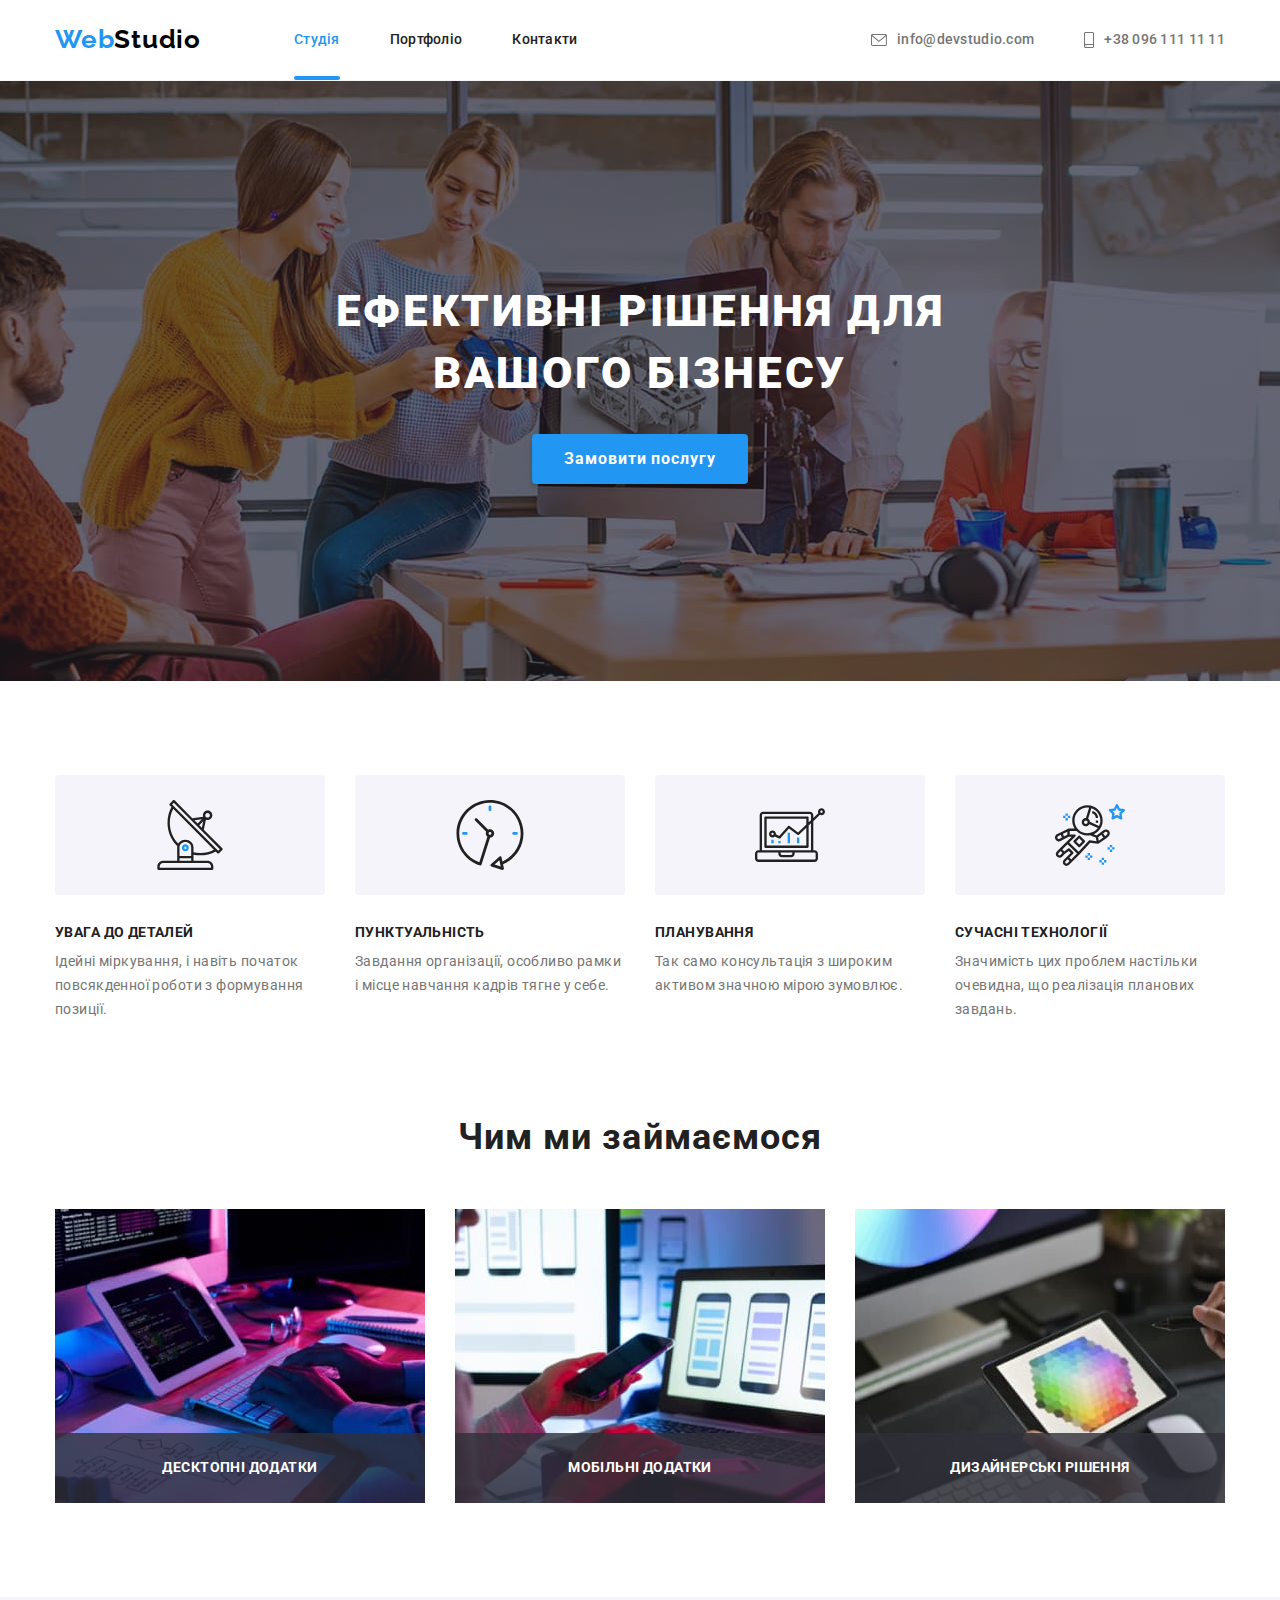
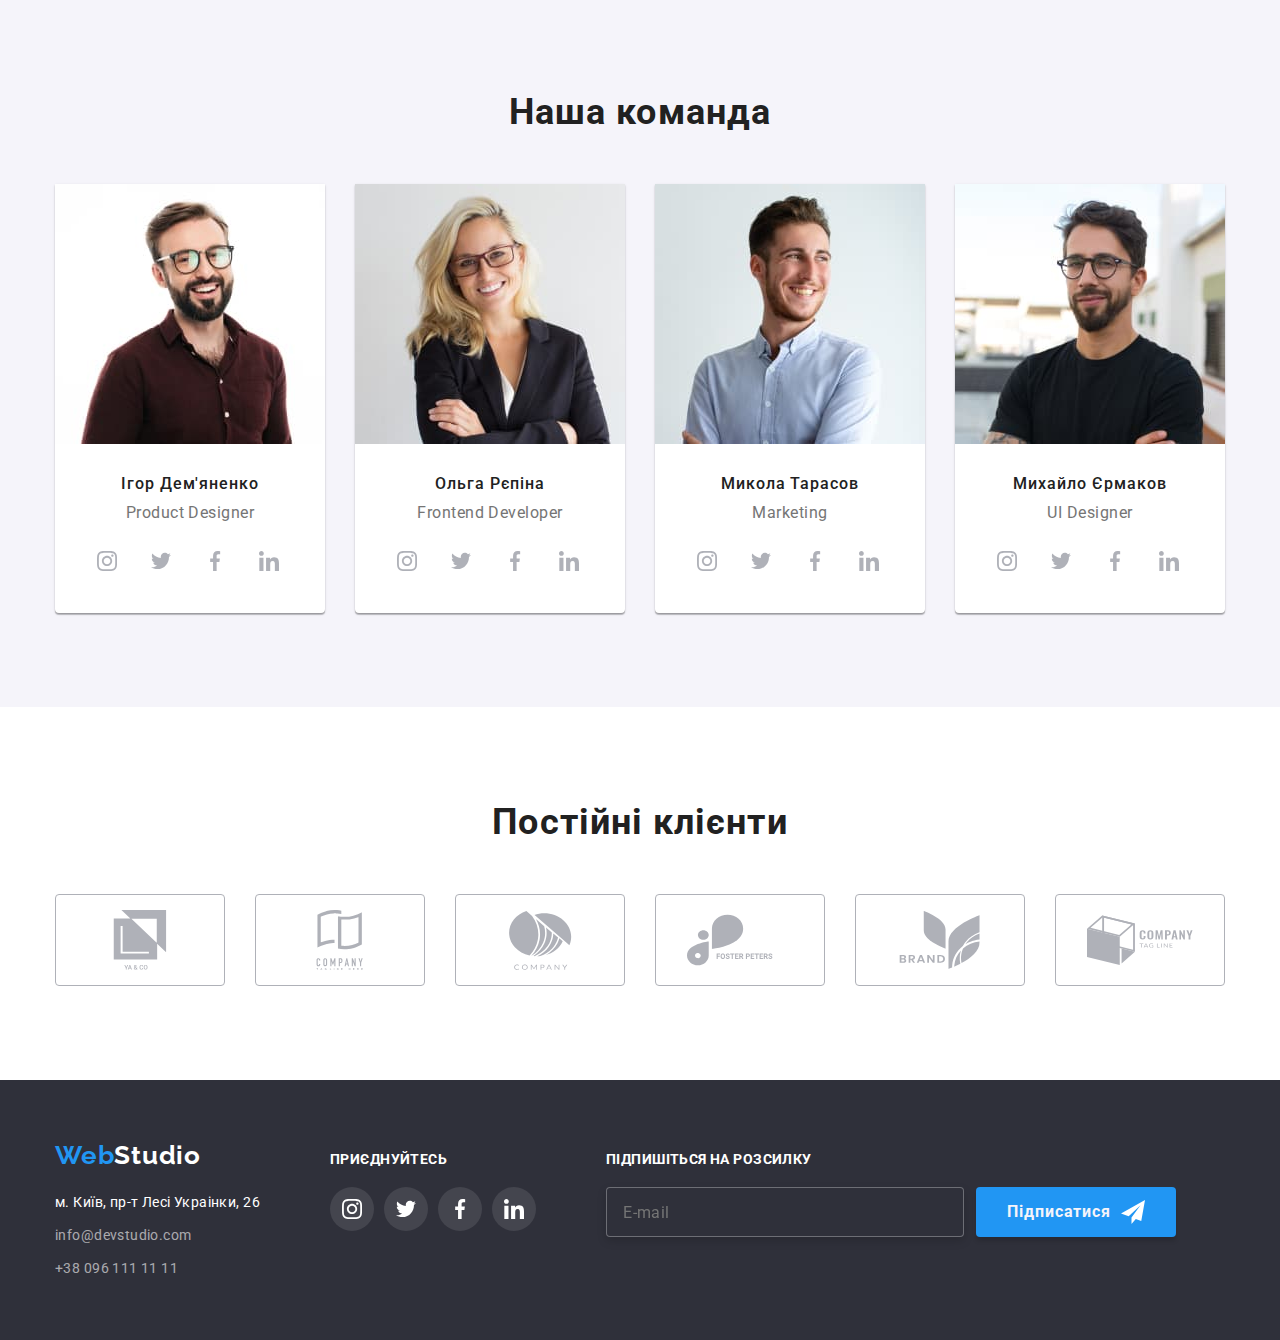
==== index.html @ 2ffdb623 "created" ====
<!DOCTYPE html>
<html lang="uk">
  <head>
    <meta charset="UTF-8" />
    <meta http-equiv="X-UA-Compatible" content="IE=edge" />
    <meta name="viewport" content="width=device-width, initial-scale=1.0" />
    <title>Студія</title>
    <link
      href="https://fonts.googleapis.com/css2?family=Raleway:wght@700&family=Roboto:wght@400;500;700;900&display=swap"
      rel="stylesheet"
    />
    <link
      rel="stylesheet"
      href="https://cdnjs.cloudflare.com/ajax/libs/modern-normalize/1.1.0/modern-normalize.min.css"
    />
    <link rel="stylesheet" href="./css/styles.css" />
  </head>

  <body>
    <header>
      <div class="container main-nav">
        <nav>
          <a lang="en" class="logo header" href="./index.html"
            ><span class="logo-accent">Web</span><span class="logo-accent-second">Studio</span></a
          >
          <ul class="site-nav">
            <li class="item"><a class="link current" href="./index.html">Студія</a></li>
            <li class="item"><a class="link" href="./portfolio.html">Портфоліо</a></li>
            <li class="item"><a class="link" href="">Контакти</a></li>
          </ul>
        </nav>
        <ul class="site-contacts">
          <li class="item">
            <a class="link" href="mailto:info@devstudio.com"
              ><svg width="16" height="12" class="nav-icon">
                <use href="./images/symbol-defs.svg#icon-envelope"></use>
              </svg>
              info@devstudio.com</a
            >
          </li>
          <li class="item">
            <a class="link" href="tel:+380961111111"
              ><svg width="10" height="16" class="nav-icon">
                <use href="./images/symbol-defs.svg#icon-smartphone"></use>
              </svg>
              +38 096 111 11 11</a
            >
          </li>
        </ul>
      </div>
    </header>
    <main>
      <section class="hero">
        <div class="container">
          <h1 class="hero-title">Ефективні рішення для вашого бізнесу</h1>
          <button class="button primary" type="button" data-modal-open>Замовити послугу</button>
        </div>
        <div class="backdrop is-hidden" data-modal>
          <div class="modal">
            <button type="button" class="modal-button" data-modal-close>
              <svg width="11" height="11" class="modal-icon">
                <use href="./images/symbol-defs.svg#icon-close-black"></use>
              </svg>
            </button>
            <form class="form">
              <h2 class="form-title">Залиште свої дані, ми вам передзвонимо</h2>
              <div class="form-field">
                <label for="name" class="label">Ім'я</label>
                <div class="input-icon">
                  <input type="text" name="name" id="name" />
                  <svg class="form-icon" width="18" height="18">
                    <use href="./images/symbol-defs.svg#icon-person"></use>
                  </svg>
                </div>
              </div>
              <div class="form-field">
                <label for="tel" class="label">Телефон</label>
                <div class="input-icon">
                  <input type="tel" name="tel" id="tel" />
                  <svg class="form-icon" width="18" height="18">
                    <use href="./images/symbol-defs.svg#icon-phone"></use>
                  </svg>
                </div>
              </div>
              <div class="form-field">
                <label for="mail" class="label">Пошта</label>
                <div class="input-icon">
                  <input type="email" name="email" id="mail" />
                  <svg class="form-icon" width="18" height="18">
                    <use href="./images/symbol-defs.svg#icon-email"></use>
                  </svg>
                </div>
              </div>
              <div class="form-field">
                <label for="comment" class="label">Коментар</label>
                <textarea name="comment" id="comment" placeholder="Введіть текст"></textarea>
              </div>
              <div class="check">
                <label for="check">
                  <input type="checkbox" name="check" id="check" class="checkbox" /><svg
                    width="15"
                    height="15"
                    class="checkbox-icon"
                  >
                    <use href="./images/symbol-defs.svg#icon-check"></use></svg
                  >Погоджуюся з розсилкою та приймаю
                  <a href="" class="contract">Умови договору</a></label
                >
              </div>

              <button type="submit" class="button primary">Відправити</button>
            </form>
          </div>
        </div>
      </section>
      <section class="section">
        <div class="container">
          <h2 class="section-title visually-hidden">Наші особливості</h2>
          <ul class="features">
            <li class="item">
              <div class="features-icon-block">
                <svg width="70" height="70" class="features-icon">
                  <use href="./images/symbol-defs.svg#icon-antenna"></use>
                </svg>
              </div>
              <h3 class="features-title">Увага до деталей</h3>
              <p class="paragraph">
                Ідейні міркування, і навіть початок повсякденної роботи з формування позиції.
              </p>
            </li>
            <li class="item">
              <div class="features-icon-block">
                <svg width="70" height="70" class="features-icon">
                  <use href="./images/symbol-defs.svg#icon-clock"></use>
                </svg>
              </div>
              <h3 class="features-title">Пунктуальність</h3>
              <p class="paragraph">
                Завдання організації, особливо рамки і місце навчання кадрів тягне у себе.
              </p>
            </li>
            <li class="item">
              <div class="features-icon-block">
                <svg width="70" height="70" class="features-icon">
                  <use href="./images/symbol-defs.svg#icon-diagram"></use>
                </svg>
              </div>
              <h3 class="features-title">Планування</h3>
              <p class="paragraph">
                Так само консультація з широким активом значною мірою зумовлює.
              </p>
            </li>
            <li class="item">
              <div class="features-icon-block">
                <svg width="70" height="70" class="features-icon">
                  <use href="./images/symbol-defs.svg#icon-astronaut"></use>
                </svg>
              </div>
              <h3 class="features-title">Сучасні технології</h3>
              <p class="paragraph">
                Значимість цих проблем настільки очевидна, що реалізація планових завдань.
              </p>
            </li>
          </ul>
        </div>
      </section>
      <section class="section notop">
        <div class="container">
          <h2 class="section-title whitouttop">Чим ми займаємося</h2>
          <ul class="container-flex">
            <li class="item">
              <img src="./images/img.jpg" alt="десктопні додатки" width="370" />
              <div class="thumb-doing-desk">
                <p class="upper bcg-paragraph">Десктопні додатки</p>
              </div>
            </li>
            <li class="item">
              <img src="./images/img1.jpg" alt="мобільні додатки" width="370" />
              <div class="thumb-doing-desk">
                <p class="upper bcg-paragraph">Мобільні додатки</p>
              </div>
            </li>
            <li class="item">
              <img src="./images/img2.jpg" alt="дизайнерські рішення" width="370" />
              <div class="thumb-doing-desk">
                <p class="upper bcg-paragraph">Дизайнерські рішення</p>
              </div>
            </li>
          </ul>
        </div>
      </section>
      <section class="section new-back">
        <div class="container">
          <h2 class="section-title">Наша команда</h2>
          <div class="team-bcg">
            <ul class="team">
              <li class="item">
                <img src="./images/img3.jpg" alt="чоловік" width="270" />
                <div class="team-description">
                  <h3 class="team-title">Ігор Дем'яненко</h3>
                  <p class="paragraph" lang="en">Product Designer</p>
                  <ul class="social-list">
                    <li>
                      <a
                        href="https://www.instagram.com/"
                        target="_blank"
                        rel="noopener noreferrer nofollow"
                        class="social-link"
                        ><svg width="20" height="20" class="icon">
                          <use href="./images/symbol-defs.svg#icon-instagram"></use></svg
                      ></a>
                    </li>
                    <li>
                      <a
                        href="https://twitter.com/"
                        target="_blank"
                        rel="noopener noreferrer nofollow"
                        class="social-link"
                        ><svg width="20" height="20" class="icon">
                          <use href="./images/symbol-defs.svg#icon-twitter"></use></svg
                      ></a>
                    </li>
                    <li>
                      <a
                        href="https://www.facebook.com/"
                        target="_blank"
                        rel="noopener noreferrer nofollow"
                        class="social-link"
                        ><svg width="20" height="20" class="icon">
                          <use href="./images/symbol-defs.svg#icon-facebook"></use></svg
                      ></a>
                    </li>
                    <li>
                      <a
                        href="https://www.linkedin.com/"
                        target="_blank"
                        rel="noopener noreferrer nofollow"
                        class="social-link"
                        ><svg width="20" height="20" class="icon">
                          <use href="./images/symbol-defs.svg#icon-linkedin"></use></svg
                      ></a>
                    </li>
                  </ul>
                </div>
              </li>
              <li class="item">
                <img src="./images/img4.jpg" alt="жінка" width="270" />
                <div class="team-description">
                  <h3 class="team-title">Ольга Рєпіна</h3>
                  <p class="paragraph" lang="en">Frontend Developer</p>
                  <ul class="social-list">
                    <li>
                      <a
                        href="https://www.instagram.com/"
                        target="_blank"
                        rel="noopener noreferrer nofollow"
                        class="social-link"
                        ><svg width="20" height="20" class="icon">
                          <use href="./images/symbol-defs.svg#icon-instagram"></use></svg
                      ></a>
                    </li>
                    <li>
                      <a
                        href="https://twitter.com/"
                        target="_blank"
                        rel="noopener noreferrer nofollow"
                        class="social-link"
                        ><svg width="20" height="20" class="icon">
                          <use href="./images/symbol-defs.svg#icon-twitter"></use></svg
                      ></a>
                    </li>
                    <li>
                      <a
                        href="https://www.facebook.com/"
                        target="_blank"
                        rel="noopener noreferrer nofollow"
                        class="social-link"
                        ><svg width="20" height="20" class="icon">
                          <use href="./images/symbol-defs.svg#icon-facebook"></use></svg
                      ></a>
                    </li>
                    <li>
                      <a
                        href="https://www.linkedin.com/"
                        target="_blank"
                        rel="noopener noreferrer nofollow"
                        class="social-link"
                        ><svg width="20" height="20" class="icon">
                          <use href="./images/symbol-defs.svg#icon-linkedin"></use></svg
                      ></a>
                    </li>
                  </ul>
                </div>
              </li>
              <li class="item">
                <img src="./images/img5.jpg" alt="чоловік" width="270" />
                <div class="team-description">
                  <h3 class="team-title">Микола Тарасов</h3>
                  <p class="paragraph" lang="en">Marketing</p>
                  <ul class="social-list">
                    <li>
                      <a
                        href="https://www.instagram.com/"
                        target="_blank"
                        rel="noopener noreferrer nofollow"
                        class="social-link"
                        ><svg width="20" height="20" class="icon">
                          <use href="./images/symbol-defs.svg#icon-instagram"></use></svg
                      ></a>
                    </li>
                    <li>
                      <a
                        href="https://twitter.com/"
                        target="_blank"
                        rel="noopener noreferrer nofollow"
                        class="social-link"
                        ><svg width="20" height="20" class="icon">
                          <use href="./images/symbol-defs.svg#icon-twitter"></use></svg
                      ></a>
                    </li>
                    <li>
                      <a
                        href="https://www.facebook.com/"
                        target="_blank"
                        rel="noopener noreferrer nofollow"
                        class="social-link"
                        ><svg width="20" height="20" class="icon">
                          <use href="./images/symbol-defs.svg#icon-facebook"></use></svg
                      ></a>
                    </li>
                    <li>
                      <a
                        href="https://www.linkedin.com/"
                        target="_blank"
                        rel="noopener noreferrer nofollow"
                        class="social-link"
                        ><svg width="20" height="20" class="icon">
                          <use href="./images/symbol-defs.svg#icon-linkedin"></use></svg
                      ></a>
                    </li>
                  </ul>
                </div>
              </li>
              <li class="item">
                <img src="./images/img6.jpg" alt="чоловік" width="270" />
                <div class="team-description">
                  <h3 class="team-title">Михайло Єрмаков</h3>
                  <p class="paragraph" lang="en">UI Designer</p>
                  <ul class="social-list">
                    <li>
                      <a
                        href="https://www.instagram.com/"
                        target="_blank"
                        rel="noopener noreferrer nofollow"
                        class="social-link"
                        ><svg width="20" height="20" class="icon">
                          <use href="./images/symbol-defs.svg#icon-instagram"></use></svg
                      ></a>
                    </li>
                    <li>
                      <a
                        href="https://twitter.com/"
                        target="_blank"
                        rel="noopener noreferrer nofollow"
                        class="social-link"
                        ><svg width="20" height="20" class="icon">
                          <use href="./images/symbol-defs.svg#icon-twitter"></use></svg
                      ></a>
                    </li>
                    <li>
                      <a
                        href="https://www.facebook.com/"
                        target="_blank"
                        rel="noopener noreferrer nofollow"
                        class="social-link"
                        ><svg width="20" height="20" class="icon">
                          <use href="./images/symbol-defs.svg#icon-facebook"></use></svg
                      ></a>
                    </li>
                    <li>
                      <a
                        href="https://www.linkedin.com/"
                        target="_blank"
                        rel="noopener noreferrer nofollow"
                        class="social-link"
                        ><svg width="20" height="20" class="icon">
                          <use href="./images/symbol-defs.svg#icon-linkedin"></use></svg
                      ></a>
                    </li>
                  </ul>
                </div>
              </li>
            </ul>
          </div>
        </div>
      </section>
      <section class="section">
        <div class="container">
          <h2 class="section-title">Постійні клієнти</h2>
          <ul class="clients-list">
            <li>
              <a
                href="https://goit.ua/"
                target="_blank"
                rel="noopener noreferrer nofollow"
                class="clients-link"
              >
                <svg width="106" height="60">
                  <use href="./images/symbol-defs.svg#icon-company1"></use>
                </svg>
              </a>
            </li>
            <li>
              <a
                href="https://goit.ua/"
                target="_blank"
                rel="noopener noreferrer nofollow"
                class="clients-link"
              >
                <svg width="106" height="60">
                  <use href="./images/symbol-defs.svg#icon-company2"></use>
                </svg>
              </a>
            </li>
            <li>
              <a
                href="https://goit.ua/"
                target="_blank"
                rel="noopener noreferrer nofollow"
                class="clients-link"
              >
                <svg width="106" height="60">
                  <use href="./images/symbol-defs.svg#icon-company3"></use>
                </svg>
              </a>
            </li>
            <li>
              <a
                href="https://goit.ua/"
                target="_blank"
                rel="noopener noreferrer nofollow"
                class="clients-link"
              >
                <svg width="106" height="60">
                  <use href="./images/symbol-defs.svg#icon-company4"></use>
                </svg>
              </a>
            </li>
            <li>
              <a
                href="https://goit.ua/"
                target="_blank"
                rel="noopener noreferrer nofollow"
                class="clients-link"
              >
                <svg width="106" height="60">
                  <use href="./images/symbol-defs.svg#icon-company5"></use>
                </svg>
              </a>
            </li>
            <li>
              <a
                href="https://goit.ua/"
                target="_blank"
                rel="noopener noreferrer nofollow"
                class="clients-link"
              >
                <svg width="106" height="60">
                  <use href="./images/symbol-defs.svg#icon-company6"></use>
                </svg>
              </a>
            </li>
          </ul>
        </div>
      </section>
    </main>
    <footer>
      <div class="container footer-content">
        <div>
          <a lang="en" class="logo footer" href="./index.html"
            ><span class="logo-accent">Web</span><span class="logo-accent-third">Studio</span></a
          >
          <address>
            <ul class="site-contacts-footer">
              <li>
                <a
                  class="link address"
                  href="https://goo.gl/maps/CPtrU1FHBa2aNyZL9"
                  target="_blank"
                  rel="noopener noreferrer nofollow"
                  >м. Київ, пр-т Лесі Украінки, 26</a
                >
              </li>
              <li>
                <a class="link address-second" href="mailto:info@devstudio.com"
                  >info@devstudio.com</a
                >
              </li>
              <li><a class="link address-second" href="tel:+380961111111">+38 096 111 11 11</a></li>
            </ul>
          </address>
        </div>
        <div>
          <p class="features-title footer">Приєднуйтесь</p>
          <ul class="social-list-footer">
            <li>
              <a
                href="https://www.instagram.com/"
                target="_blank"
                rel="noopener noreferrer nofollow"
                class="social-link-footer"
                ><svg width="20" height="20" class="icon">
                  <use href="./images/symbol-defs.svg#icon-instagram"></use></svg
              ></a>
            </li>
            <li>
              <a
                href="https://twitter.com/"
                target="_blank"
                rel="noopener noreferrer nofollow"
                class="social-link-footer"
                ><svg width="20" height="20" class="icon">
                  <use href="./images/symbol-defs.svg#icon-twitter"></use></svg
              ></a>
            </li>
            <li>
              <a
                href="https://www.facebook.com/"
                target="_blank"
                rel="noopener noreferrer nofollow"
                class="social-link-footer"
                ><svg width="20" height="20" class="icon">
                  <use href="./images/symbol-defs.svg#icon-facebook"></use></svg
              ></a>
            </li>
            <li>
              <a
                href="https://www.linkedin.com/"
                target="_blank"
                rel="noopener noreferrer nofollow"
                class="social-link-footer"
                ><svg width="20" height="20" class="icon">
                  <use href="./images/symbol-defs.svg#icon-linkedin"></use></svg
              ></a>
            </li>
          </ul>
        </div>
        <form class="send-field">
          <div class="footer-field">
            <label for="email">Підпишіться на розсилку</label>
            <input type="email" name="email" id="email" placeholder="E-mail" />
          </div>
          <button type="submit" class="to-send">
            Підписатися<svg width="24" height="24" class="send-icon">
              <use href="./images/symbol-defs.svg#icon-icon_send"></use>
            </svg>
          </button>
        </form>
      </div>
    </footer>
    <script src="./js/modal.js"></script>
  </body>
</html>
---- css/styles.css ----
:root {
  --main-color: #ffffff;
  --accent-color: #2196f3;
  --link-color: #212121;
  --site-contacts-color: #757575;
  --footer-link-color: rgba(255, 255, 255, 0.6);
  --back-color-first: #2f303a;
  --back-color-second: #f5f4fa;
  --bcg-body: #ffffff;
  --accent-second: #000000;
  --back-main-button: #188ce8;
  --icon-color: #afb1b8;
  --icon-bcg-footer: rgba(255, 255, 255, 0.1);
  --thumb-doing-bcg: rgba(47, 48, 58, 0.8);
  --backdrop: rgba(0, 0, 0, 0.2);
  --thumb-examples-bcg: rgba(33, 150, 243, 0.9);
  --border-modal-lbl: rgba(33, 33, 33, 0.2);
}

body {
  background-color: var(--bcg-body);
  color: var(--link-color);
  font-family: Roboto, sans-serif;
  font-size: 14px;
}

a {
  text-decoration: none;
}

h1,
h2,
h3,
h4,
h5,
h6,
p,
ul {
  margin-top: 0px;
  margin-bottom: 0px;
  padding-left: 0px;
  padding-right: 0px;
}

ul {
  list-style: none;
}

address {
  font-style: normal;
  font-size: 14px;
  line-height: 1.7;
  letter-spacing: 0.03em;
}

header {
  border-bottom: 1px solid #f5f5f5;
}

a:focus,
a:hover {
}

footer {
  background-color: var(--back-color-first);
  padding-top: 60px;
  padding-bottom: 60px;
}

img {
  display: block;
  max-width: 100%;
  height: auto;
}

.logo.header {
  padding: 24px 0;
}

.logo.footer {
  display: inline-block;
  margin-bottom: 20px;
}

.logo {
  display: block;
  font-family: Raleway, sans-serif;
  font-weight: 700;
  font-size: 26px;
  line-height: 1.2;
  letter-spacing: 0.03em;
}
.logo-accent {
  color: var(--accent-color);
}

.logo-accent-second {
  color: var(--accent-second);
}
.logo-accent-third {
  color: var(--main-color);
}

.hero {
  max-width: 1600px;
  height: 600px;
  margin-right: auto;
  margin-left: auto;
  background-image: linear-gradient(to right, rgba(47, 48, 58, 0.4), rgba(47, 48, 58, 0.4)),
    url(../images/bcghero.jpg);
  background-size: cover;
  background-position: center;
  background-repeat: no-repeat;
  color: var(--main-color);
  background-color: var(--back-color-first);
  text-align: center;
  padding-top: 200px;
  padding-bottom: 200px;
}

.hero-title {
  margin-left: auto;
  margin-right: auto;
  margin-bottom: 30px;
  width: 696px;
  font-weight: 900;
  font-size: 44px;
  line-height: 1.4;
  letter-spacing: 0.06em;
  text-transform: uppercase;
}

.features {
  display: flex;
  flex-wrap: wrap;
}

.features .item {
  width: 270px;
}

.features .item:not(:last-child) {
  margin-right: 30px;
}

.features-title {
  margin-bottom: 10px;
  font-weight: 700;
  font-size: 14px;
  line-height: 1.1;
  text-transform: uppercase;
  letter-spacing: 0.03em;
}
.features .paragraph {
  font-size: 14px;
  line-height: 1.7;
  letter-spacing: 0.03em;
}

.features-icon-block {
  display: flex;
  width: 270px;
  height: 120px;
  margin-bottom: 30px;
  background-color: var(--back-color-second);
  border-radius: 4px;
  justify-content: center;
  align-items: center;
}

.features-icon {
  display: flex;
}

.section {
  padding-top: 94px;
  padding-bottom: 94px;
}

.section-title {
  font-weight: 700;
  font-size: 36px;
  line-height: 1.2;
  text-align: center;
  letter-spacing: 0.03em;
  margin-bottom: 50px;
}

.section-title.whitouttop {
  padding-top: 0px;
}

.section.notop {
  padding-top: 0px;
}
.container-flex {
  display: flex;
  justify-content: space-between;
}

.container-flex .item {
  position: relative;
  z-index: -1;
}

.thumb-doing-desk {
  display: flex;
  position: absolute;
  width: 100%;
  height: 70px;
  color: var(--bcg-body);
  background-color: var(--thumb-doing-bcg);
  justify-content: center;
  align-items: center;
  bottom: 0;
  left: 0;
}

.bcg-paragraph {
  font-weight: 700;
  font-size: 14px;
  line-height: 1.14;
  letter-spacing: 0.03em;
}

.section.new-back {
  background-color: var(--back-color-second);
}

.team {
  display: flex;
  justify-content: space-between;
}

.team .item {
  background-color: var(--main-color);
  box-shadow: 0px 1px 3px rgba(0, 0, 0, 0.12), 0px 1px 1px rgba(0, 0, 0, 0.14),
    0px 2px 1px rgba(0, 0, 0, 0.2);
  border-radius: 0px 0px 4px 4px;
}
.team .team-title {
  font-weight: 500;
  font-size: 16px;
  line-height: 1.2;
  text-align: center;
  letter-spacing: 0.06em;
  margin-bottom: 10px;
}

.team .paragraph {
  font-size: 16px;
  line-height: 1.2;
  text-align: center;
  letter-spacing: 0.03em;
}

.team-description {
  padding: 30px;
}

.team-bcg {
  text-align: center;
}

.paragraph {
  color: var(--site-contacts-color);
}

.social-list {
  display: flex;
  gap: 10px;
  margin-top: 16px;
}

.social-link {
  display: flex;
  border-radius: 50%;
  width: 44px;
  height: 44px;
  justify-content: center;
  align-items: center;
  fill: var(--icon-color);
  transition: 250ms cubic-bezier(0.4, 0, 0.2, 1);
  transition-property: background-color, fill;
}
.social-link:hover,
.social-link:focus {
  background-color: var(--accent-color);
  fill: var(--main-color);
}

.link {
  color: var(--link-color);
}

.site-nav {
  display: flex;
  margin-left: 93px;
  align-items: center;
}

.site-nav .item:not(:last-child) {
  margin-right: 50px;
}

.link.current {
  position: relative;
  color: var(--accent-color);
}

.link.current::after {
  content: '';
  position: absolute;
  left: 0;
  bottom: 0;
  display: block;
  width: 100%;
  height: 4px;
  border-radius: 2px;
  background-color: var(--accent-color);
  scale: 1;
  transition: scale 250ms cubic-bezier(0.4, 0, 0.2, 1);
}

.link.current:hover::after,
.link.current:focus::after {
  scale: 1.3;
}
.site-nav .link {
  padding: 32px 0;
  display: block;
  transition: 250ms cubic-bezier(0.4, 0, 0.2, 1);
  transition-property: color;
}

.nav-icon {
  margin-right: 10px;
  fill: currentColor;
}

.site-contacts {
  display: flex;
  align-items: center;
  margin-left: auto;
}

.site-contacts .item:not(:last-child) {
  margin-right: 50px;
}

.site-contacts .link {
  color: var(--site-contacts-color);
  padding: 32px 0;
  display: flex;
  align-items: center;
  transition: 250ms cubic-bezier(0.4, 0, 0.2, 1);
  transition-property: color;
}

.site-contacts-footer li:not(:last-child) {
  margin-bottom: 9px;
}
.link.address {
  color: var(--main-color);
  transition-property: background-color;
  transition: 250ms cubic-bezier(0.4, 0, 0.2, 1);
}
.address-second {
  color: var(--footer-link-color);
  transition: 250ms cubic-bezier(0.4, 0, 0.2, 1);
  transition-property: color;
}

.link:hover,
.link:focus {
  color: var(--accent-color);
}

.examples {
  padding-top: 94px;
  padding-bottom: 94px;
}

.examples-list {
  display: flex;
  justify-content: center;
  margin-right: auto;
  margin-left: auto;
  margin-bottom: 50px;
}

.examples-list .item:not(:last-child) {
  margin-right: 8px;
}

.examples-container {
  display: flex;
  flex-wrap: wrap;
  margin: -15px;
}

.examples-container .item {
  width: 370px;
  margin: 15px;
}

.examples-container .link {
  display: block;
}

.examples-container .link:hover,
.examples-container .link:focus {
  box-shadow: 0px 1px 1px rgba(0, 0, 0, 0.12), 0px 4px 4px rgba(0, 0, 0, 0.06),
    1px 4px 6px rgba(0, 0, 0, 0.16);
}

.examples-description {
  padding-left: 24px;
  padding-top: 20px;
  padding-right: 24px;
  padding-bottom: 20px;
  border-right: 1px solid #eeeeee;
  border-bottom: 1px solid #eeeeee;
  border-left: 1px solid #eeeeee;
}
.thumb-examples {
  position: relative;
  overflow: hidden;
}

.thumb-description {
  position: absolute;
  top: 0;
  left: 0;
  transform: translateY(100%);
  display: block;
  align-items: center;
  justify-content: center;
  width: 100%;
  height: 100%;
  color: var(--bcg-body);
  background-color: var(--thumb-examples-bcg);
  transition: transform 250ms cubic-bezier(0.4, 0, 0.2, 1);
}

.thumb-paragraph {
  font-size: 18px;
  line-height: 1.6;
  letter-spacing: 0.03em;
  margin: 63px 24px;
}

.examples-container .link:hover .thumb-description,
.examples-container .link:focus .thumb-description {
  transform: translateY(0);
}

.button {
  cursor: pointer;
  border-radius: 4px;
  border: none;
}

.button.primary {
  color: var(--main-color);
  background-color: var(--accent-color);
  box-shadow: 0px 4px 4px rgba(0, 0, 0, 0.15);
  width: 216px;
  height: 50px;
  border: none;
  font-family: inherit;
  font-weight: 700;
  font-size: 16px;
  line-height: 1.9;
  align-items: center;
  letter-spacing: 0.06em;
  transition: 250ms cubic-bezier(0.4, 0, 0.2, 1);
  transition-property: background-color;
}

.button.primary:hover,
.button.primary:focus {
  background-color: var(--back-main-button);
  box-shadow: 0px 4px 4px rgba(0, 0, 0, 0.15);
}

.backdrop {
  position: fixed;
  top: 0;
  left: 0;
  width: 100%;
  height: 100%;
  background-color: var(--backdrop);
  scale: 1;
  transition-property: opacity, scale;
  transition: 350ms cubic-bezier(0.4, 0, 0.2, 1), 350ms cubic-bezier(0.4, 0, 0.2, 1);
}

.backdrop.is-hidden {
  opacity: 0;
  visibility: hidden;
  scale: 1.8;
  pointer-events: none;
}

.modal {
  position: absolute;
  top: 50%;
  left: 50%;
  transform: translate(-50%, -50%);
  width: 528px;
  height: 581px;
  padding: 40px;
  background-color: var(--bcg-body);
  border-radius: 4px;
  box-shadow: 0px 1px 3px rgba(0, 0, 0, 0.12), 0px 1px 1px rgba(0, 0, 0, 0.14),
    0px 2px 1px rgba(0, 0, 0, 0.2);
  scale: 1;
  transition-property: scale;
  transition: 250ms cubic-bezier(0.4, 0, 0.2, 1);
}

.modal-button {
  position: absolute;
  top: 8px;
  right: 8px;
  display: flex;
  justify-content: center;
  align-items: center;
  width: 30px;
  height: 30px;
  background: var(--bcg-body);
  border-radius: 50%;
  border: solid 1px var(--icon-color);
  fill: var(--accent-second);
  cursor: pointer;
  transition-property: background-color;
  transition: 250ms cubic-bezier(0.4, 0, 0.2, 1);
}

.modal-button:hover,
.modal-button:focus {
  fill: var(--accent-color);
}
.button.secondary {
  padding: 6px 22px;
  color: var(--link-color);
  background-color: var(--back-color-second);
  font-family: inherit;
  font-weight: 500;
  font-size: 16px;
  line-height: 1.6;
  text-align: center;
  letter-spacing: 0.03em;
  transition: 250ms cubic-bezier(0.4, 0, 0.2, 1);
  transition-property: color, background-color, box-shadow;
}

.button.secondary:hover,
.button.secondary:focus {
  color: var(--main-color);
  background-color: var(--accent-color);
  box-shadow: 0px 3px 1px rgba(0, 0, 0, 0.1), 0px 1px 2px rgba(0, 0, 0, 0.08),
    0px 2px 2px rgba(0, 0, 0, 0.12);
}

.examples-title {
  color: var(--link-color);
  font-weight: 700;
  font-size: 18px;
  line-height: 2;
  letter-spacing: 0.06em;
  margin-bottom: 4px;
}

.paragraph {
  color: var(--site-contacts-color);
  font-size: 16px;
  line-height: 1.9;
  letter-spacing: 0.03em;
}

.examples-paragraph {
  color: var(--site-contacts-color);
  font-size: 16px;
  line-height: 1.9;
  letter-spacing: 0.03em;
}

.site-nav,
.site-contacts {
  letter-spacing: 0.02em;
  font-weight: 500;
  font-size: 14px;
  line-height: 1.1;
}
.upper {
  text-transform: uppercase;
}

.container {
  width: 1200px;
  margin-left: auto;
  margin-right: auto;
  padding-left: 15px;
  padding-right: 15px;
}

.main-nav {
  display: flex;
  align-items: center;
}

.visually-hidden {
  position: absolute;
  white-space: nowrap;
  width: 1px;
  height: 1px;
  overflow: hidden;
  border: 0;
  padding: 0;
  clip: rect(0 0 0 0);
  clip-path: inset(50%);
  margin: -1px;
}

nav {
  display: flex;
}

.clients-list {
  display: flex;
  gap: 30px;
}

.clients-link {
  display: flex;
  justify-content: center;
  align-items: center;
  width: 170px;
  height: 92px;
  border: 1px solid var(--icon-color);
  border-radius: 4px;
  fill: var(--icon-color);
  transition: 250ms cubic-bezier(0.4, 0, 0.2, 1);
  transition-property: border-color, fill;
}

.clients-link:hover,
.clients-link:focus {
  fill: var(--accent-color);
  border-color: var(--accent-color);
}

.features-title.footer {
  margin-bottom: 20px;
  color: var(--bcg-body);
}
.footer-content {
  display: flex;
  gap: 70px;
  align-items: baseline;
}

.social-list-footer {
  display: flex;
  gap: 10px;
}

.social-link-footer {
  display: flex;
  border-radius: 50%;
  width: 44px;
  height: 44px;
  justify-content: center;
  align-items: center;
  background-color: var(--icon-bcg-footer);
  fill: var(--main-color);
  transition: 250ms cubic-bezier(0.4, 0, 0.2, 1);
  transition-property: background-color;
}

.social-link-footer:hover,
.social-link-footer:focus {
  background-color: var(--accent-color);
}

.send-field {
  display: flex;
  align-items: flex-end;
}

.footer-field {
  display: flex;
  flex-direction: column;
}

.footer-field input {
  transition: border-color 250ms cubic-bezier(0.4, 0, 0.2, 1);
}

.footer-field input:hover,
.footer-field input:focus {
  border-color: var(--accent-color);
}

.footer-field input:hover::placeholder,
.footer-field input:focus::placeholder {
  color: var(--accent-color);
}

.to-send {
  display: flex;
  align-items: center;
  justify-content: center;
  margin-left: 12px;
  width: 200px;
  height: 50px;
  font-weight: 700;
  font-size: 16px;
  line-height: 1.9;
  letter-spacing: 0.06em;
  color: var(--back-color-second);
  fill: var(--bcg-body);
  background-color: var(--accent-color);
  box-shadow: 0px 4px 4px rgba(0, 0, 0, 0.15);
  border: none;
  border-radius: 4px;
  transition: 250ms cubic-bezier(0.4, 0, 0.2, 1);
  transition-property: background-color;
}

.send-icon {
  margin-left: 10px;
}

.to-send:hover,
.to-send:focus {
  background-color: var(--back-main-button);
}

.send-field label {
  margin-bottom: 20px;
  font-weight: 700;
  font-size: 14px;
  line-height: 1.1;
  letter-spacing: 0.03em;
  text-transform: uppercase;
  color: var(--bcg-body);
}

.send-field input {
  width: 358px;
  height: 50px;
  padding-left: 16px;
  font-size: 16px;
  line-height: 1.3;
  letter-spacing: 0.03em;
  background-color: var(--back-color-first);
  color: var(--bcg-body);
  border: 1px solid rgba(255, 255, 255, 0.3);
  filter: drop-shadow(0px 4px 4px rgba(0, 0, 0, 0.15));
  border-radius: 4px;
}

.form {
  width: 100%;
}

.form-title {
  margin-bottom: 12px;
  font-weight: 700;
  font-size: 20px;
  line-height: 1.2;
  text-align: center;
  letter-spacing: 0.03em;
  color: var(--link-color);
}

.form-field {
  display: flex;
  position: relative;
  flex-direction: column;
  text-align: start;
}

.form-field:not(:last-child) {
  margin-bottom: 10px;
}

.input-icon {
  position: relative;
  width: 100%;
}

.form-icon {
  position: absolute;
  top: 50%;
  left: 15px;
  transform: translateY(-50%);
  fill: var(--link-color);
  transition: fill 250ms cubic-bezier(0.4, 0, 0.2, 1);
}

.form-field label {
  font-size: 12px;
  line-height: 1.2;
  letter-spacing: 0.01em;
  color: var(--site-contacts-color);
}

.form-field input {
  width: 100%;
  height: 40px;
  padding-left: 42px;
  border: 1px solid var(--border-modal-lbl);
  border-radius: 4px;
  transition: border-color 250ms cubic-bezier(0.4, 0, 0.2, 1);
}

.form-field input:focus {
  border-color: var(--accent-color);
}

.form-field input:focus ~ .form-icon {
  fill: var(--accent-color);
}

.label {
  margin-bottom: 4px;
}

textarea {
  resize: none;
  height: 120px;
  border: 1px solid var(--border-modal-lbl);
  border-radius: 4px;
  padding: 12px 16px;
  transition: border-color 250ms cubic-bezier(0.4, 0, 0.2, 1);
}

textarea:focus {
  border-color: var(--accent-color);
}

input,
textarea {
  outline: none;
}

.check {
  margin-top: 20px;
  margin-bottom: 40px;
  text-align: center;
  font-size: 14px;
  line-height: 1.7;
  letter-spacing: 0.03em;
  color: var(--site-contacts-color);
}

.contract {
  color: var(--accent-color);
  text-decoration: underline;
}

.checkbox {
  position: absolute;
  appearance: none;
  -webkit-appearance: none;
  -moz-appearance: none;
}

.checkbox-icon {
  background-color: var(--bcg-body);
  border: 2px solid var(--link-color);
  border-radius: 2px;
}

.checkbox:checked + .checkbox-icon {
  border: none;
  border-radius: 2px;
  background-color: var(--accent-color);
}
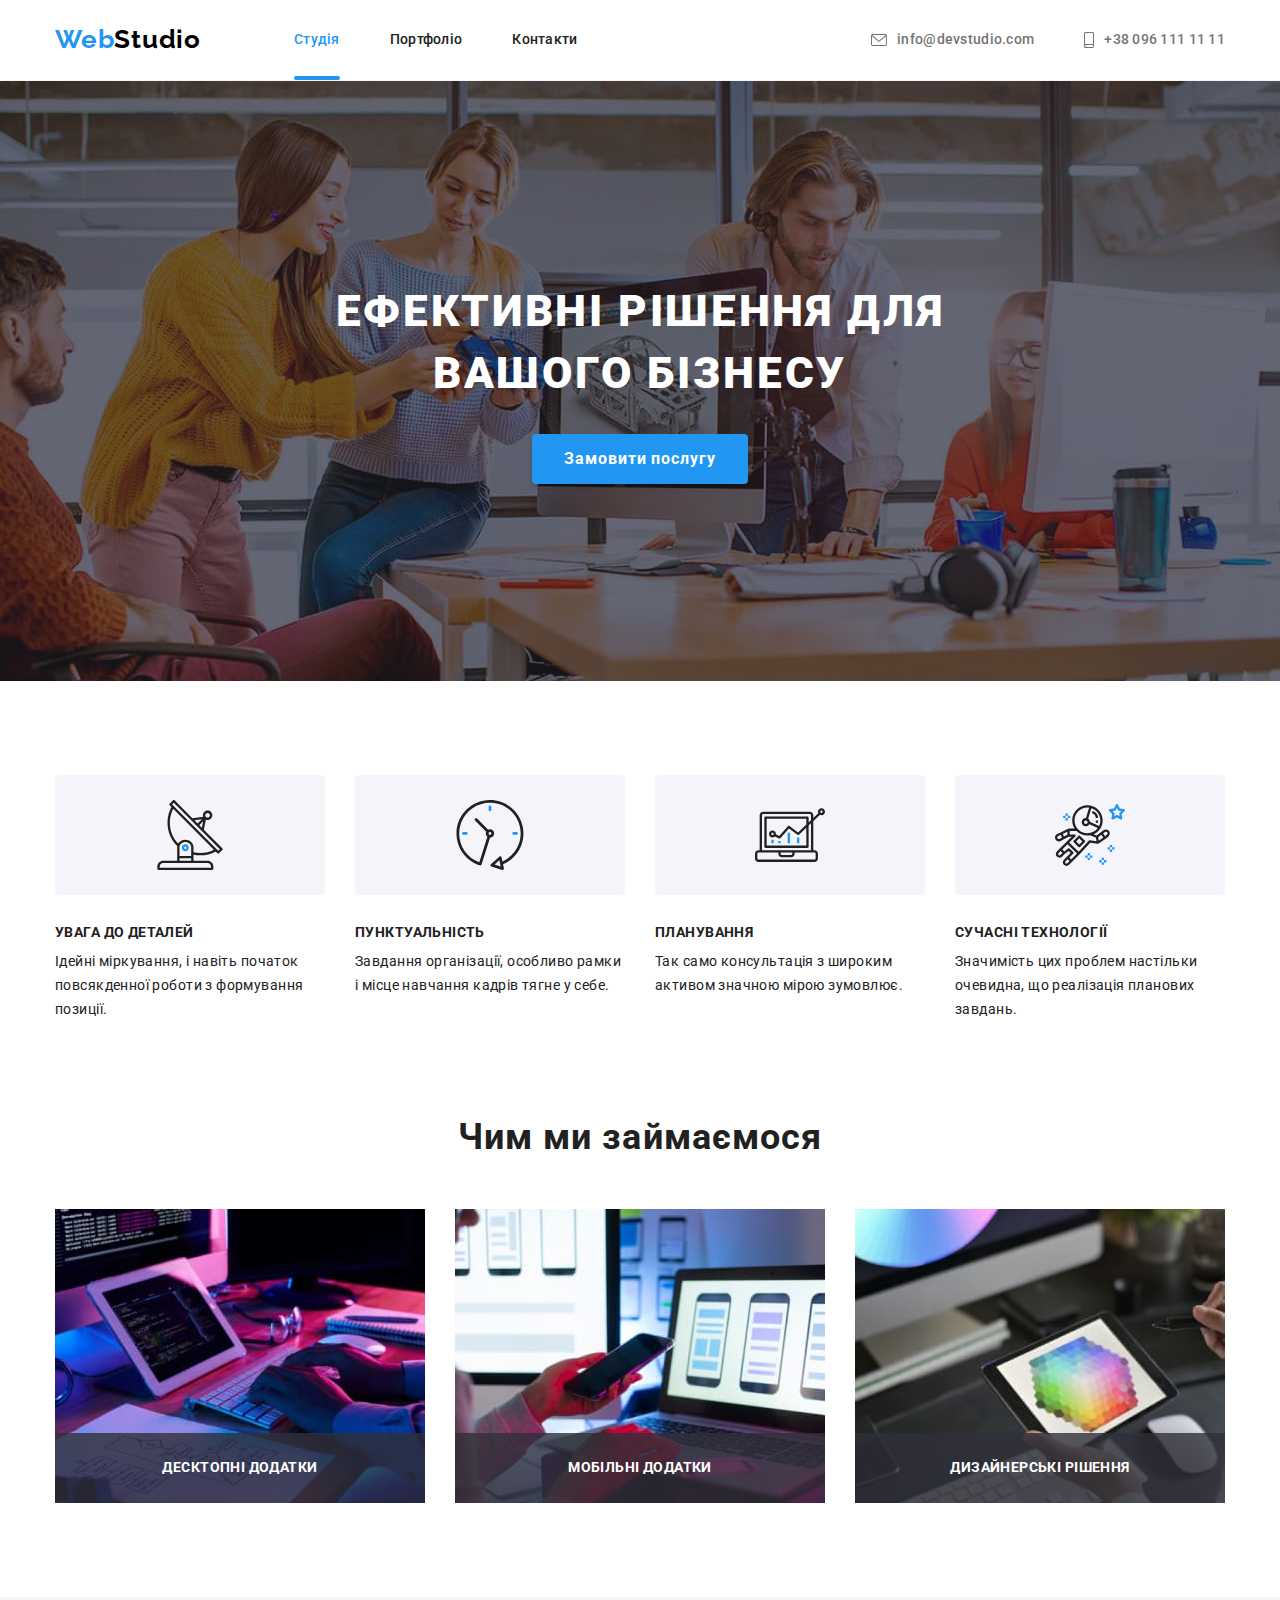
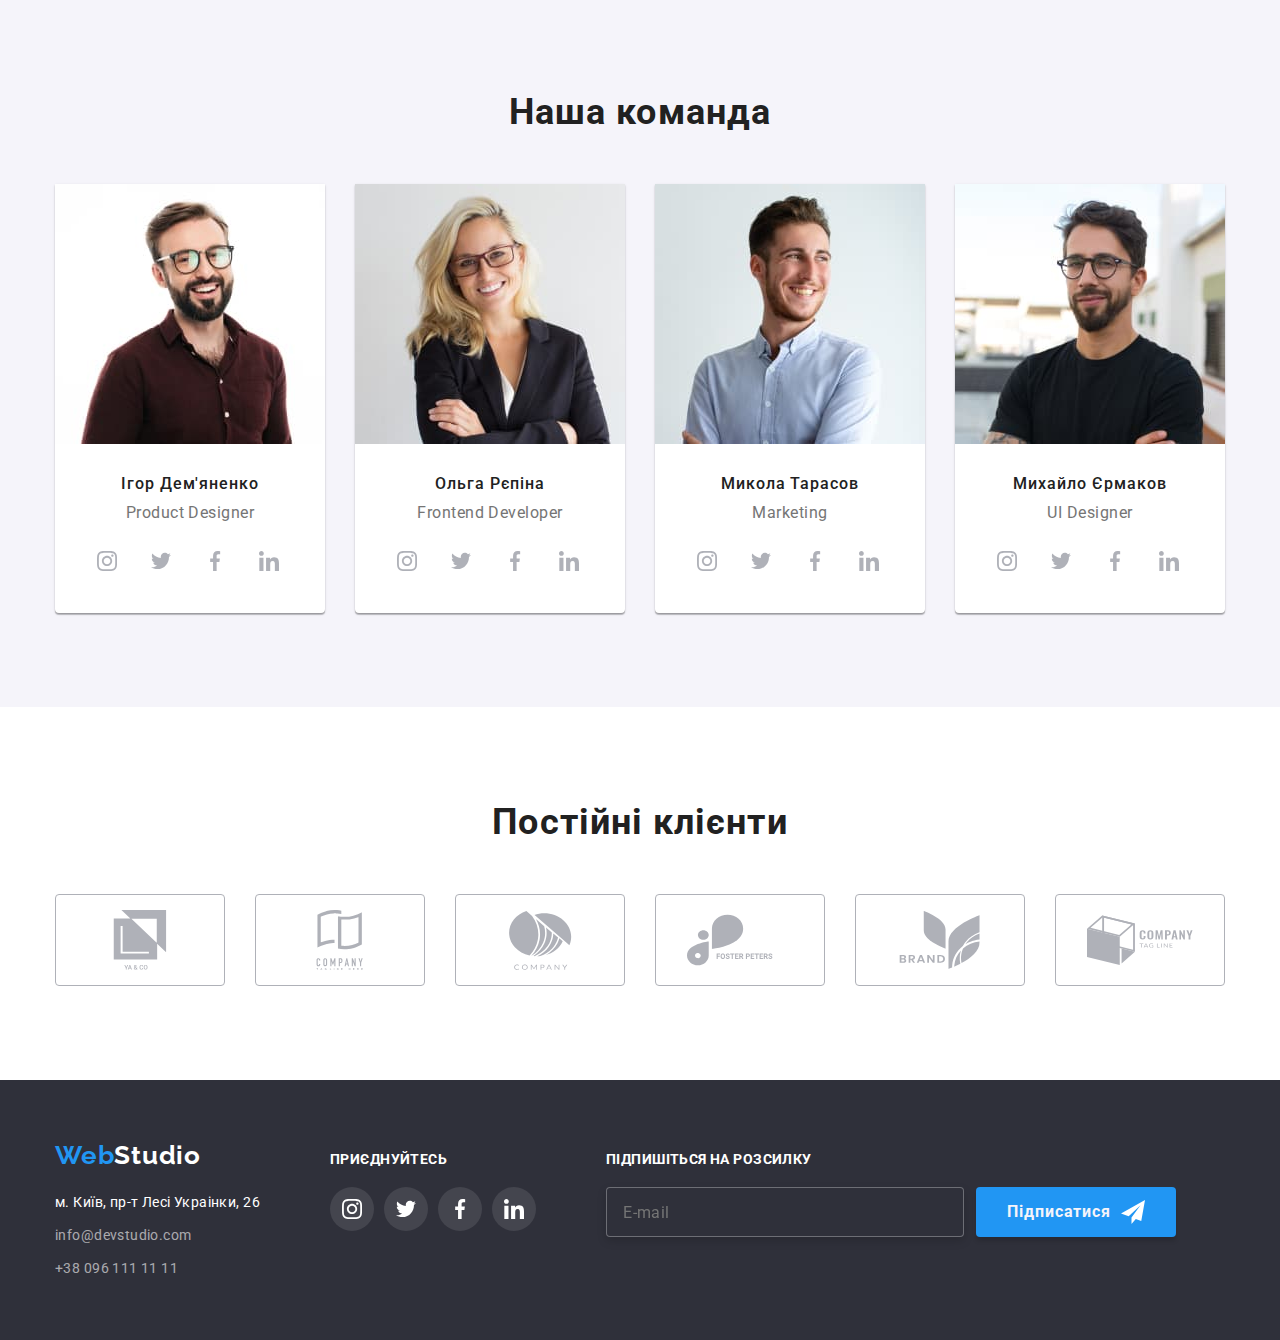
==== commit 48a82f0a: "BEM" ====
--- a/index.html
+++ b/index.html
@@ -17,30 +17,35 @@
   </head>
 
   <body>
-    <header>
-      <div class="container main-nav">
+    <header class="page-header">
+      <div class="container page-header__main-nav">
         <nav>
-          <a lang="en" class="logo header" href="./index.html"
-            ><span class="logo-accent">Web</span><span class="logo-accent-second">Studio</span></a
+          <a lang="en" class="page-header__logo page-header__logo--header" href="./index.html"
+            ><span class="page-header__logo-accent">Web</span
+            ><span class="page-header__logo-accent-second">Studio</span></a
           >
           <ul class="site-nav">
-            <li class="item"><a class="link current" href="./index.html">Студія</a></li>
-            <li class="item"><a class="link" href="./portfolio.html">Портфоліо</a></li>
-            <li class="item"><a class="link" href="">Контакти</a></li>
+            <li class="site-nav__item">
+              <a class="site-nav__link site-nav__link--current" href="./index.html">Студія</a>
+            </li>
+            <li class="site-nav__item">
+              <a class="site-nav__link" href="./portfolio.html">Портфоліо</a>
+            </li>
+            <li class="site-nav__item"><a class="site-nav__link" href="">Контакти</a></li>
           </ul>
         </nav>
         <ul class="site-contacts">
-          <li class="item">
-            <a class="link" href="mailto:info@devstudio.com"
-              ><svg width="16" height="12" class="nav-icon">
+          <li class="site-contacts__item">
+            <a class="site-contacts__link" href="mailto:info@devstudio.com"
+              ><svg width="16" height="12" class="site-contacts__icon">
                 <use href="./images/symbol-defs.svg#icon-envelope"></use>
               </svg>
               info@devstudio.com</a
             >
           </li>
-          <li class="item">
-            <a class="link" href="tel:+380961111111"
-              ><svg width="10" height="16" class="nav-icon">
+          <li class="site-contacts__item">
+            <a class="site-contacts__link" href="tel:+380961111111"
+              ><svg width="10" height="16" class="site-contacts__icon">
                 <use href="./images/symbol-defs.svg#icon-smartphone"></use>
               </svg>
               +38 096 111 11 11</a
@@ -52,161 +57,163 @@
     <main>
       <section class="hero">
         <div class="container">
-          <h1 class="hero-title">Ефективні рішення для вашого бізнесу</h1>
-          <button class="button primary" type="button" data-modal-open>Замовити послугу</button>
-        </div>
-        <div class="backdrop is-hidden" data-modal>
+          <h1 class="hero__title">Ефективні рішення для вашого бізнесу</h1>
+          <button class="hero__button-primary button" type="button" data-modal-open>
+            Замовити послугу
+          </button>
+        </div>
+        <div class="backdrop backdrop--is-hidden" data-modal>
           <div class="modal">
-            <button type="button" class="modal-button" data-modal-close>
-              <svg width="11" height="11" class="modal-icon">
+            <button type="button" class="modal__button" data-modal-close>
+              <svg width="11" height="11">
                 <use href="./images/symbol-defs.svg#icon-close-black"></use>
               </svg>
             </button>
             <form class="form">
-              <h2 class="form-title">Залиште свої дані, ми вам передзвонимо</h2>
-              <div class="form-field">
-                <label for="name" class="label">Ім'я</label>
+              <h2 class="form__title">Залиште свої дані, ми вам передзвонимо</h2>
+              <div class="form__field">
+                <label for="name" class="form__label">Ім'я</label>
                 <div class="input-icon">
                   <input type="text" name="name" id="name" />
-                  <svg class="form-icon" width="18" height="18">
+                  <svg class="form__icon" width="18" height="18">
                     <use href="./images/symbol-defs.svg#icon-person"></use>
                   </svg>
                 </div>
               </div>
-              <div class="form-field">
-                <label for="tel" class="label">Телефон</label>
+              <div class="form__field">
+                <label for="tel" class="form__label">Телефон</label>
                 <div class="input-icon">
                   <input type="tel" name="tel" id="tel" />
-                  <svg class="form-icon" width="18" height="18">
+                  <svg class="form__icon" width="18" height="18">
                     <use href="./images/symbol-defs.svg#icon-phone"></use>
                   </svg>
                 </div>
               </div>
-              <div class="form-field">
-                <label for="mail" class="label">Пошта</label>
+              <div class="form__field">
+                <label for="mail" class="form__label">Пошта</label>
                 <div class="input-icon">
                   <input type="email" name="email" id="mail" />
-                  <svg class="form-icon" width="18" height="18">
+                  <svg class="form__icon" width="18" height="18">
                     <use href="./images/symbol-defs.svg#icon-email"></use>
                   </svg>
                 </div>
               </div>
-              <div class="form-field">
-                <label for="comment" class="label">Коментар</label>
+              <div class="form__field">
+                <label for="comment" class="form__label">Коментар</label>
                 <textarea name="comment" id="comment" placeholder="Введіть текст"></textarea>
               </div>
               <div class="check">
-                <label for="check">
-                  <input type="checkbox" name="check" id="check" class="checkbox" /><svg
+                <label for="check" class="check-label">
+                  <input type="checkbox" name="check" id="check" class="check__checkbox" /><svg
                     width="15"
                     height="15"
-                    class="checkbox-icon"
+                    class="check__icon"
                   >
                     <use href="./images/symbol-defs.svg#icon-check"></use></svg
                   >Погоджуюся з розсилкою та приймаю
-                  <a href="" class="contract">Умови договору</a></label
+                  <a href="" class="check__contract">Умови договору</a></label
                 >
               </div>
 
-              <button type="submit" class="button primary">Відправити</button>
+              <button type="submit" class="check__button-primary button">Відправити</button>
             </form>
           </div>
         </div>
       </section>
-      <section class="section">
+      <section class="features">
         <div class="container">
-          <h2 class="section-title visually-hidden">Наші особливості</h2>
-          <ul class="features">
-            <li class="item">
-              <div class="features-icon-block">
+          <h2 class="features__title features__title--visually-hidden">Наші особливості</h2>
+          <ul class="features__list">
+            <li class="features__item">
+              <div class="features__icon">
                 <svg width="70" height="70" class="features-icon">
                   <use href="./images/symbol-defs.svg#icon-antenna"></use>
                 </svg>
               </div>
-              <h3 class="features-title">Увага до деталей</h3>
-              <p class="paragraph">
+              <h3 class="features__title-second">Увага до деталей</h3>
+              <p class="features__paragraph">
                 Ідейні міркування, і навіть початок повсякденної роботи з формування позиції.
               </p>
             </li>
-            <li class="item">
-              <div class="features-icon-block">
+            <li class="features__item">
+              <div class="features__icon">
                 <svg width="70" height="70" class="features-icon">
                   <use href="./images/symbol-defs.svg#icon-clock"></use>
                 </svg>
               </div>
-              <h3 class="features-title">Пунктуальність</h3>
-              <p class="paragraph">
+              <h3 class="features__title-second">Пунктуальність</h3>
+              <p class="features__paragraph">
                 Завдання організації, особливо рамки і місце навчання кадрів тягне у себе.
               </p>
             </li>
-            <li class="item">
-              <div class="features-icon-block">
+            <li class="features__item">
+              <div class="features__icon">
                 <svg width="70" height="70" class="features-icon">
                   <use href="./images/symbol-defs.svg#icon-diagram"></use>
                 </svg>
               </div>
-              <h3 class="features-title">Планування</h3>
-              <p class="paragraph">
+              <h3 class="features__title-second">Планування</h3>
+              <p class="features__paragraph">
                 Так само консультація з широким активом значною мірою зумовлює.
               </p>
             </li>
-            <li class="item">
-              <div class="features-icon-block">
+            <li class="features__item">
+              <div class="features__icon">
                 <svg width="70" height="70" class="features-icon">
                   <use href="./images/symbol-defs.svg#icon-astronaut"></use>
                 </svg>
               </div>
-              <h3 class="features-title">Сучасні технології</h3>
-              <p class="paragraph">
+              <h3 class="features__title-second">Сучасні технології</h3>
+              <p class="features__paragraph">
                 Значимість цих проблем настільки очевидна, що реалізація планових завдань.
               </p>
             </li>
           </ul>
         </div>
       </section>
-      <section class="section notop">
+      <section class="activity">
         <div class="container">
-          <h2 class="section-title whitouttop">Чим ми займаємося</h2>
-          <ul class="container-flex">
-            <li class="item">
+          <h2 class="activity__title">Чим ми займаємося</h2>
+          <ul class="activity__list">
+            <li class="activity__item">
               <img src="./images/img.jpg" alt="десктопні додатки" width="370" />
-              <div class="thumb-doing-desk">
-                <p class="upper bcg-paragraph">Десктопні додатки</p>
-              </div>
-            </li>
-            <li class="item">
+              <div class="activity__thumb">
+                <p class="activity__paragraph">Десктопні додатки</p>
+              </div>
+            </li>
+            <li class="activity__item">
               <img src="./images/img1.jpg" alt="мобільні додатки" width="370" />
-              <div class="thumb-doing-desk">
-                <p class="upper bcg-paragraph">Мобільні додатки</p>
-              </div>
-            </li>
-            <li class="item">
+              <div class="activity__thumb">
+                <p class="activity__paragraph">Мобільні додатки</p>
+              </div>
+            </li>
+            <li class="activity__item">
               <img src="./images/img2.jpg" alt="дизайнерські рішення" width="370" />
-              <div class="thumb-doing-desk">
-                <p class="upper bcg-paragraph">Дизайнерські рішення</p>
+              <div class="activity__thumb">
+                <p class="activity__paragraph">Дизайнерські рішення</p>
               </div>
             </li>
           </ul>
         </div>
       </section>
-      <section class="section new-back">
+      <section class="team">
         <div class="container">
-          <h2 class="section-title">Наша команда</h2>
-          <div class="team-bcg">
-            <ul class="team">
-              <li class="item">
+          <h2 class="team__title">Наша команда</h2>
+          <div class="post-card">
+            <ul class="post-card__list">
+              <li class="post-card__item">
                 <img src="./images/img3.jpg" alt="чоловік" width="270" />
-                <div class="team-description">
-                  <h3 class="team-title">Ігор Дем'яненко</h3>
-                  <p class="paragraph" lang="en">Product Designer</p>
-                  <ul class="social-list">
+                <div class="post-card__description">
+                  <h3 class="post-card__title">Ігор Дем'яненко</h3>
+                  <p class="post-card__paragraph" lang="en">Product Designer</p>
+                  <ul class="post-card__social-list">
                     <li>
                       <a
                         href="https://www.instagram.com/"
                         target="_blank"
                         rel="noopener noreferrer nofollow"
-                        class="social-link"
-                        ><svg width="20" height="20" class="icon">
+                        class="post-card__social-link"
+                        ><svg width="20" height="20">
                           <use href="./images/symbol-defs.svg#icon-instagram"></use></svg
                       ></a>
                     </li>
@@ -215,8 +222,8 @@
                         href="https://twitter.com/"
                         target="_blank"
                         rel="noopener noreferrer nofollow"
-                        class="social-link"
-                        ><svg width="20" height="20" class="icon">
+                        class="post-card__social-link"
+                        ><svg width="20" height="20">
                           <use href="./images/symbol-defs.svg#icon-twitter"></use></svg
                       ></a>
                     </li>
@@ -225,8 +232,8 @@
                         href="https://www.facebook.com/"
                         target="_blank"
                         rel="noopener noreferrer nofollow"
-                        class="social-link"
-                        ><svg width="20" height="20" class="icon">
+                        class="post-card__social-link"
+                        ><svg width="20" height="20">
                           <use href="./images/symbol-defs.svg#icon-facebook"></use></svg
                       ></a>
                     </li>
@@ -235,27 +242,27 @@
                         href="https://www.linkedin.com/"
                         target="_blank"
                         rel="noopener noreferrer nofollow"
-                        class="social-link"
-                        ><svg width="20" height="20" class="icon">
+                        class="post-card__social-link"
+                        ><svg width="20" height="20">
                           <use href="./images/symbol-defs.svg#icon-linkedin"></use></svg
                       ></a>
                     </li>
                   </ul>
                 </div>
               </li>
-              <li class="item">
+              <li class="post-card__item">
                 <img src="./images/img4.jpg" alt="жінка" width="270" />
-                <div class="team-description">
-                  <h3 class="team-title">Ольга Рєпіна</h3>
-                  <p class="paragraph" lang="en">Frontend Developer</p>
-                  <ul class="social-list">
+                <div class="post-card__description">
+                  <h3 class="post-card__title">Ольга Рєпіна</h3>
+                  <p class="post-card__paragraph" lang="en">Frontend Developer</p>
+                  <ul class="post-card__social-list">
                     <li>
                       <a
                         href="https://www.instagram.com/"
                         target="_blank"
                         rel="noopener noreferrer nofollow"
-                        class="social-link"
-                        ><svg width="20" height="20" class="icon">
+                        class="post-card__social-link"
+                        ><svg width="20" height="20">
                           <use href="./images/symbol-defs.svg#icon-instagram"></use></svg
                       ></a>
                     </li>
@@ -264,8 +271,8 @@
                         href="https://twitter.com/"
                         target="_blank"
                         rel="noopener noreferrer nofollow"
-                        class="social-link"
-                        ><svg width="20" height="20" class="icon">
+                        class="post-card__social-link"
+                        ><svg width="20" height="20">
                           <use href="./images/symbol-defs.svg#icon-twitter"></use></svg
                       ></a>
                     </li>
@@ -274,8 +281,8 @@
                         href="https://www.facebook.com/"
                         target="_blank"
                         rel="noopener noreferrer nofollow"
-                        class="social-link"
-                        ><svg width="20" height="20" class="icon">
+                        class="post-card__social-link"
+                        ><svg width="20" height="20">
                           <use href="./images/symbol-defs.svg#icon-facebook"></use></svg
                       ></a>
                     </li>
@@ -284,27 +291,27 @@
                         href="https://www.linkedin.com/"
                         target="_blank"
                         rel="noopener noreferrer nofollow"
-                        class="social-link"
-                        ><svg width="20" height="20" class="icon">
+                        class="post-card__social-link"
+                        ><svg width="20" height="20">
                           <use href="./images/symbol-defs.svg#icon-linkedin"></use></svg
                       ></a>
                     </li>
                   </ul>
                 </div>
               </li>
-              <li class="item">
+              <li class="post-card__item">
                 <img src="./images/img5.jpg" alt="чоловік" width="270" />
-                <div class="team-description">
-                  <h3 class="team-title">Микола Тарасов</h3>
-                  <p class="paragraph" lang="en">Marketing</p>
-                  <ul class="social-list">
+                <div class="post-card__description">
+                  <h3 class="post-card__title">Микола Тарасов</h3>
+                  <p class="post-card__paragraph" lang="en">Marketing</p>
+                  <ul class="post-card__social-list">
                     <li>
                       <a
                         href="https://www.instagram.com/"
                         target="_blank"
                         rel="noopener noreferrer nofollow"
-                        class="social-link"
-                        ><svg width="20" height="20" class="icon">
+                        class="post-card__social-link"
+                        ><svg width="20" height="20">
                           <use href="./images/symbol-defs.svg#icon-instagram"></use></svg
                       ></a>
                     </li>
@@ -313,8 +320,8 @@
                         href="https://twitter.com/"
                         target="_blank"
                         rel="noopener noreferrer nofollow"
-                        class="social-link"
-                        ><svg width="20" height="20" class="icon">
+                        class="post-card__social-link"
+                        ><svg width="20" height="20">
                           <use href="./images/symbol-defs.svg#icon-twitter"></use></svg
                       ></a>
                     </li>
@@ -323,8 +330,8 @@
                         href="https://www.facebook.com/"
                         target="_blank"
                         rel="noopener noreferrer nofollow"
-                        class="social-link"
-                        ><svg width="20" height="20" class="icon">
+                        class="post-card__social-link"
+                        ><svg width="20" height="20">
                           <use href="./images/symbol-defs.svg#icon-facebook"></use></svg
                       ></a>
                     </li>
@@ -333,27 +340,27 @@
                         href="https://www.linkedin.com/"
                         target="_blank"
                         rel="noopener noreferrer nofollow"
-                        class="social-link"
-                        ><svg width="20" height="20" class="icon">
+                        class="post-card__social-link"
+                        ><svg width="20" height="20">
                           <use href="./images/symbol-defs.svg#icon-linkedin"></use></svg
                       ></a>
                     </li>
                   </ul>
                 </div>
               </li>
-              <li class="item">
+              <li class="post-card__item">
                 <img src="./images/img6.jpg" alt="чоловік" width="270" />
-                <div class="team-description">
-                  <h3 class="team-title">Михайло Єрмаков</h3>
-                  <p class="paragraph" lang="en">UI Designer</p>
-                  <ul class="social-list">
+                <div class="post-card__description">
+                  <h3 class="post-card__title">Михайло Єрмаков</h3>
+                  <p class="post-card__paragraph" lang="en">UI Designer</p>
+                  <ul class="post-card__social-list">
                     <li>
                       <a
                         href="https://www.instagram.com/"
                         target="_blank"
                         rel="noopener noreferrer nofollow"
-                        class="social-link"
-                        ><svg width="20" height="20" class="icon">
+                        class="post-card__social-link"
+                        ><svg width="20" height="20">
                           <use href="./images/symbol-defs.svg#icon-instagram"></use></svg
                       ></a>
                     </li>
@@ -362,8 +369,8 @@
                         href="https://twitter.com/"
                         target="_blank"
                         rel="noopener noreferrer nofollow"
-                        class="social-link"
-                        ><svg width="20" height="20" class="icon">
+                        class="post-card__social-link"
+                        ><svg width="20" height="20">
                           <use href="./images/symbol-defs.svg#icon-twitter"></use></svg
                       ></a>
                     </li>
@@ -372,8 +379,8 @@
                         href="https://www.facebook.com/"
                         target="_blank"
                         rel="noopener noreferrer nofollow"
-                        class="social-link"
-                        ><svg width="20" height="20" class="icon">
+                        class="post-card__social-link"
+                        ><svg width="20" height="20">
                           <use href="./images/symbol-defs.svg#icon-facebook"></use></svg
                       ></a>
                     </li>
@@ -382,8 +389,8 @@
                         href="https://www.linkedin.com/"
                         target="_blank"
                         rel="noopener noreferrer nofollow"
-                        class="social-link"
-                        ><svg width="20" height="20" class="icon">
+                        class="post-card__social-link"
+                        ><svg width="20" height="20">
                           <use href="./images/symbol-defs.svg#icon-linkedin"></use></svg
                       ></a>
                     </li>
@@ -394,16 +401,16 @@
           </div>
         </div>
       </section>
-      <section class="section">
+      <section class="clients">
         <div class="container">
-          <h2 class="section-title">Постійні клієнти</h2>
-          <ul class="clients-list">
+          <h2 class="clients__title">Постійні клієнти</h2>
+          <ul class="clients__list">
             <li>
               <a
                 href="https://goit.ua/"
                 target="_blank"
                 rel="noopener noreferrer nofollow"
-                class="clients-link"
+                class="clients__link"
               >
                 <svg width="106" height="60">
                   <use href="./images/symbol-defs.svg#icon-company1"></use>
@@ -415,7 +422,7 @@
                 href="https://goit.ua/"
                 target="_blank"
                 rel="noopener noreferrer nofollow"
-                class="clients-link"
+                class="clients__link"
               >
                 <svg width="106" height="60">
                   <use href="./images/symbol-defs.svg#icon-company2"></use>
@@ -427,7 +434,7 @@
                 href="https://goit.ua/"
                 target="_blank"
                 rel="noopener noreferrer nofollow"
-                class="clients-link"
+                class="clients__link"
               >
                 <svg width="106" height="60">
                   <use href="./images/symbol-defs.svg#icon-company3"></use>
@@ -439,7 +446,7 @@
                 href="https://goit.ua/"
                 target="_blank"
                 rel="noopener noreferrer nofollow"
-                class="clients-link"
+                class="clients__link"
               >
                 <svg width="106" height="60">
                   <use href="./images/symbol-defs.svg#icon-company4"></use>
@@ -451,7 +458,7 @@
                 href="https://goit.ua/"
                 target="_blank"
                 rel="noopener noreferrer nofollow"
-                class="clients-link"
+                class="clients__link"
               >
                 <svg width="106" height="60">
                   <use href="./images/symbol-defs.svg#icon-company5"></use>
@@ -463,7 +470,7 @@
                 href="https://goit.ua/"
                 target="_blank"
                 rel="noopener noreferrer nofollow"
-                class="clients-link"
+                class="clients__link"
               >
                 <svg width="106" height="60">
                   <use href="./images/symbol-defs.svg#icon-company6"></use>
@@ -475,16 +482,17 @@
       </section>
     </main>
     <footer>
-      <div class="container footer-content">
+      <div class="container page-footer">
         <div>
-          <a lang="en" class="logo footer" href="./index.html"
-            ><span class="logo-accent">Web</span><span class="logo-accent-third">Studio</span></a
+          <a lang="en" class="page-footer__logo" href="./index.html"
+            ><span class="page-footer__logo-accent">Web</span
+            ><span class="page-footer__logo-accent-third">Studio</span></a
           >
           <address>
-            <ul class="site-contacts-footer">
+            <ul class="page-footer__contacts">
               <li>
                 <a
-                  class="link address"
+                  class="page-footer__link"
                   href="https://goo.gl/maps/CPtrU1FHBa2aNyZL9"
                   target="_blank"
                   rel="noopener noreferrer nofollow"
@@ -492,23 +500,25 @@
                 >
               </li>
               <li>
-                <a class="link address-second" href="mailto:info@devstudio.com"
+                <a class="page-footer__link-second" href="mailto:info@devstudio.com"
                   >info@devstudio.com</a
                 >
               </li>
-              <li><a class="link address-second" href="tel:+380961111111">+38 096 111 11 11</a></li>
+              <li>
+                <a class="page-footer__link-second" href="tel:+380961111111">+38 096 111 11 11</a>
+              </li>
             </ul>
           </address>
         </div>
         <div>
-          <p class="features-title footer">Приєднуйтесь</p>
-          <ul class="social-list-footer">
+          <p class="page-footer__paragraph">Приєднуйтесь</p>
+          <ul class="page-footer__social-list">
             <li>
               <a
                 href="https://www.instagram.com/"
                 target="_blank"
                 rel="noopener noreferrer nofollow"
-                class="social-link-footer"
+                class="page-footer__link-third"
                 ><svg width="20" height="20" class="icon">
                   <use href="./images/symbol-defs.svg#icon-instagram"></use></svg
               ></a>
@@ -518,7 +528,7 @@
                 href="https://twitter.com/"
                 target="_blank"
                 rel="noopener noreferrer nofollow"
-                class="social-link-footer"
+                class="page-footer__link-third"
                 ><svg width="20" height="20" class="icon">
                   <use href="./images/symbol-defs.svg#icon-twitter"></use></svg
               ></a>
@@ -528,7 +538,7 @@
                 href="https://www.facebook.com/"
                 target="_blank"
                 rel="noopener noreferrer nofollow"
-                class="social-link-footer"
+                class="page-footer__link-third"
                 ><svg width="20" height="20" class="icon">
                   <use href="./images/symbol-defs.svg#icon-facebook"></use></svg
               ></a>
@@ -538,20 +548,20 @@
                 href="https://www.linkedin.com/"
                 target="_blank"
                 rel="noopener noreferrer nofollow"
-                class="social-link-footer"
+                class="page-footer__link-third"
                 ><svg width="20" height="20" class="icon">
                   <use href="./images/symbol-defs.svg#icon-linkedin"></use></svg
               ></a>
             </li>
           </ul>
         </div>
-        <form class="send-field">
-          <div class="footer-field">
+        <form class="page-footer__form">
+          <div class="page-footer__field">
             <label for="email">Підпишіться на розсилку</label>
             <input type="email" name="email" id="email" placeholder="E-mail" />
           </div>
-          <button type="submit" class="to-send">
-            Підписатися<svg width="24" height="24" class="send-icon">
+          <button type="submit" class="page-footer__button">
+            Підписатися<svg width="24" height="24" class="page-footer__icon">
               <use href="./images/symbol-defs.svg#icon-icon_send"></use>
             </svg>
           </button>
--- a/css/styles.css
+++ b/css/styles.css
@@ -24,6 +24,10 @@
   font-size: 14px;
 }
 
+body.modal-open {
+  overflow: hidden;
+}
+
 a {
   text-decoration: none;
 }
@@ -73,16 +77,25 @@
   height: auto;
 }
 
-.logo.header {
+nav {
+  display: flex;
+}
+
+.container {
+  width: 1200px;
+  margin-left: auto;
+  margin-right: auto;
+  padding-left: 15px;
+  padding-right: 15px;
+}
+
+.page-header__main-nav {
+  display: flex;
+  align-items: center;
+}
+
+.page-header__logo {
   padding: 24px 0;
-}
-
-.logo.footer {
-  display: inline-block;
-  margin-bottom: 20px;
-}
-
-.logo {
   display: block;
   font-family: Raleway, sans-serif;
   font-weight: 700;
@@ -90,15 +103,97 @@
   line-height: 1.2;
   letter-spacing: 0.03em;
 }
-.logo-accent {
+
+.page-header__logo-accent {
   color: var(--accent-color);
 }
 
-.logo-accent-second {
+.page-header__logo-accent-second {
   color: var(--accent-second);
 }
-.logo-accent-third {
-  color: var(--main-color);
+
+.site-nav {
+  display: flex;
+  margin-left: 93px;
+  align-items: center;
+}
+
+.site-nav,
+.site-contacts {
+  letter-spacing: 0.02em;
+  font-weight: 500;
+  font-size: 14px;
+  line-height: 1.1;
+}
+
+.site-nav__item:not(:last-child) {
+  margin-right: 50px;
+}
+
+.site-nav__link {
+  padding: 32px 0;
+  display: block;
+  transition: 250ms cubic-bezier(0.4, 0, 0.2, 1);
+  transition-property: color;
+  color: var(--link-color);
+}
+
+.site-nav__link:hover,
+.site-nav__link:focus {
+  color: var(--accent-color);
+}
+
+.site-nav__link--current {
+  position: relative;
+  color: var(--accent-color);
+}
+
+.site-nav__link--current::after {
+  content: '';
+  position: absolute;
+  left: 0;
+  bottom: 0;
+  display: block;
+  width: 100%;
+  height: 4px;
+  border-radius: 2px;
+  background-color: var(--accent-color);
+  scale: 1;
+  transition: scale 250ms cubic-bezier(0.4, 0, 0.2, 1);
+}
+
+.site-nav__link--current:hover::after,
+.site-nav__link--current:focus::after {
+  scale: 1.3;
+}
+
+.site-contacts {
+  display: flex;
+  align-items: center;
+  margin-left: auto;
+}
+
+.site-contacts__item:not(:last-child) {
+  margin-right: 50px;
+}
+
+.site-contacts__link {
+  color: var(--site-contacts-color);
+  padding: 32px 0;
+  display: flex;
+  align-items: center;
+  transition: 250ms cubic-bezier(0.4, 0, 0.2, 1);
+  transition-property: color;
+}
+
+.site-contacts__link:hover,
+.site-contacts__link:focus {
+  color: var(--accent-color);
+}
+
+.site-contacts__icon {
+  margin-right: 10px;
+  fill: currentColor;
 }
 
 .hero {
@@ -118,7 +213,7 @@
   padding-bottom: 200px;
 }
 
-.hero-title {
+.hero__title {
   margin-left: auto;
   margin-right: auto;
   margin-bottom: 30px;
@@ -130,338 +225,13 @@
   text-transform: uppercase;
 }
 
-.features {
-  display: flex;
-  flex-wrap: wrap;
-}
-
-.features .item {
-  width: 270px;
-}
-
-.features .item:not(:last-child) {
-  margin-right: 30px;
-}
-
-.features-title {
-  margin-bottom: 10px;
-  font-weight: 700;
-  font-size: 14px;
-  line-height: 1.1;
-  text-transform: uppercase;
-  letter-spacing: 0.03em;
-}
-.features .paragraph {
-  font-size: 14px;
-  line-height: 1.7;
-  letter-spacing: 0.03em;
-}
-
-.features-icon-block {
-  display: flex;
-  width: 270px;
-  height: 120px;
-  margin-bottom: 30px;
-  background-color: var(--back-color-second);
-  border-radius: 4px;
-  justify-content: center;
-  align-items: center;
-}
-
-.features-icon {
-  display: flex;
-}
-
-.section {
-  padding-top: 94px;
-  padding-bottom: 94px;
-}
-
-.section-title {
-  font-weight: 700;
-  font-size: 36px;
-  line-height: 1.2;
-  text-align: center;
-  letter-spacing: 0.03em;
-  margin-bottom: 50px;
-}
-
-.section-title.whitouttop {
-  padding-top: 0px;
-}
-
-.section.notop {
-  padding-top: 0px;
-}
-.container-flex {
-  display: flex;
-  justify-content: space-between;
-}
-
-.container-flex .item {
-  position: relative;
-  z-index: -1;
-}
-
-.thumb-doing-desk {
-  display: flex;
-  position: absolute;
-  width: 100%;
-  height: 70px;
-  color: var(--bcg-body);
-  background-color: var(--thumb-doing-bcg);
-  justify-content: center;
-  align-items: center;
-  bottom: 0;
-  left: 0;
-}
-
-.bcg-paragraph {
-  font-weight: 700;
-  font-size: 14px;
-  line-height: 1.14;
-  letter-spacing: 0.03em;
-}
-
-.section.new-back {
-  background-color: var(--back-color-second);
-}
-
-.team {
-  display: flex;
-  justify-content: space-between;
-}
-
-.team .item {
-  background-color: var(--main-color);
-  box-shadow: 0px 1px 3px rgba(0, 0, 0, 0.12), 0px 1px 1px rgba(0, 0, 0, 0.14),
-    0px 2px 1px rgba(0, 0, 0, 0.2);
-  border-radius: 0px 0px 4px 4px;
-}
-.team .team-title {
-  font-weight: 500;
-  font-size: 16px;
-  line-height: 1.2;
-  text-align: center;
-  letter-spacing: 0.06em;
-  margin-bottom: 10px;
-}
-
-.team .paragraph {
-  font-size: 16px;
-  line-height: 1.2;
-  text-align: center;
-  letter-spacing: 0.03em;
-}
-
-.team-description {
-  padding: 30px;
-}
-
-.team-bcg {
-  text-align: center;
-}
-
-.paragraph {
-  color: var(--site-contacts-color);
-}
-
-.social-list {
-  display: flex;
-  gap: 10px;
-  margin-top: 16px;
-}
-
-.social-link {
-  display: flex;
-  border-radius: 50%;
-  width: 44px;
-  height: 44px;
-  justify-content: center;
-  align-items: center;
-  fill: var(--icon-color);
-  transition: 250ms cubic-bezier(0.4, 0, 0.2, 1);
-  transition-property: background-color, fill;
-}
-.social-link:hover,
-.social-link:focus {
-  background-color: var(--accent-color);
-  fill: var(--main-color);
-}
-
-.link {
-  color: var(--link-color);
-}
-
-.site-nav {
-  display: flex;
-  margin-left: 93px;
-  align-items: center;
-}
-
-.site-nav .item:not(:last-child) {
-  margin-right: 50px;
-}
-
-.link.current {
-  position: relative;
-  color: var(--accent-color);
-}
-
-.link.current::after {
-  content: '';
-  position: absolute;
-  left: 0;
-  bottom: 0;
-  display: block;
-  width: 100%;
-  height: 4px;
-  border-radius: 2px;
-  background-color: var(--accent-color);
-  scale: 1;
-  transition: scale 250ms cubic-bezier(0.4, 0, 0.2, 1);
-}
-
-.link.current:hover::after,
-.link.current:focus::after {
-  scale: 1.3;
-}
-.site-nav .link {
-  padding: 32px 0;
-  display: block;
-  transition: 250ms cubic-bezier(0.4, 0, 0.2, 1);
-  transition-property: color;
-}
-
-.nav-icon {
-  margin-right: 10px;
-  fill: currentColor;
-}
-
-.site-contacts {
-  display: flex;
-  align-items: center;
-  margin-left: auto;
-}
-
-.site-contacts .item:not(:last-child) {
-  margin-right: 50px;
-}
-
-.site-contacts .link {
-  color: var(--site-contacts-color);
-  padding: 32px 0;
-  display: flex;
-  align-items: center;
-  transition: 250ms cubic-bezier(0.4, 0, 0.2, 1);
-  transition-property: color;
-}
-
-.site-contacts-footer li:not(:last-child) {
-  margin-bottom: 9px;
-}
-.link.address {
-  color: var(--main-color);
-  transition-property: background-color;
-  transition: 250ms cubic-bezier(0.4, 0, 0.2, 1);
-}
-.address-second {
-  color: var(--footer-link-color);
-  transition: 250ms cubic-bezier(0.4, 0, 0.2, 1);
-  transition-property: color;
-}
-
-.link:hover,
-.link:focus {
-  color: var(--accent-color);
-}
-
-.examples {
-  padding-top: 94px;
-  padding-bottom: 94px;
-}
-
-.examples-list {
-  display: flex;
-  justify-content: center;
-  margin-right: auto;
-  margin-left: auto;
-  margin-bottom: 50px;
-}
-
-.examples-list .item:not(:last-child) {
-  margin-right: 8px;
-}
-
-.examples-container {
-  display: flex;
-  flex-wrap: wrap;
-  margin: -15px;
-}
-
-.examples-container .item {
-  width: 370px;
-  margin: 15px;
-}
-
-.examples-container .link {
-  display: block;
-}
-
-.examples-container .link:hover,
-.examples-container .link:focus {
-  box-shadow: 0px 1px 1px rgba(0, 0, 0, 0.12), 0px 4px 4px rgba(0, 0, 0, 0.06),
-    1px 4px 6px rgba(0, 0, 0, 0.16);
-}
-
-.examples-description {
-  padding-left: 24px;
-  padding-top: 20px;
-  padding-right: 24px;
-  padding-bottom: 20px;
-  border-right: 1px solid #eeeeee;
-  border-bottom: 1px solid #eeeeee;
-  border-left: 1px solid #eeeeee;
-}
-.thumb-examples {
-  position: relative;
-  overflow: hidden;
-}
-
-.thumb-description {
-  position: absolute;
-  top: 0;
-  left: 0;
-  transform: translateY(100%);
-  display: block;
-  align-items: center;
-  justify-content: center;
-  width: 100%;
-  height: 100%;
-  color: var(--bcg-body);
-  background-color: var(--thumb-examples-bcg);
-  transition: transform 250ms cubic-bezier(0.4, 0, 0.2, 1);
-}
-
-.thumb-paragraph {
-  font-size: 18px;
-  line-height: 1.6;
-  letter-spacing: 0.03em;
-  margin: 63px 24px;
-}
-
-.examples-container .link:hover .thumb-description,
-.examples-container .link:focus .thumb-description {
-  transform: translateY(0);
-}
-
 .button {
   cursor: pointer;
   border-radius: 4px;
   border: none;
 }
 
-.button.primary {
+.hero__button-primary {
   color: var(--main-color);
   background-color: var(--accent-color);
   box-shadow: 0px 4px 4px rgba(0, 0, 0, 0.15);
@@ -478,8 +248,8 @@
   transition-property: background-color;
 }
 
-.button.primary:hover,
-.button.primary:focus {
+.hero__button-primary:hover,
+.hero__button-primary:focus {
   background-color: var(--back-main-button);
   box-shadow: 0px 4px 4px rgba(0, 0, 0, 0.15);
 }
@@ -490,13 +260,16 @@
   left: 0;
   width: 100%;
   height: 100%;
+  overflow: scroll;
   background-color: var(--backdrop);
+  opacity: 1;
+  visibility: visible;
   scale: 1;
   transition-property: opacity, scale;
   transition: 350ms cubic-bezier(0.4, 0, 0.2, 1), 350ms cubic-bezier(0.4, 0, 0.2, 1);
 }
 
-.backdrop.is-hidden {
+.backdrop.backdrop--is-hidden {
   opacity: 0;
   visibility: hidden;
   scale: 1.8;
@@ -520,7 +293,7 @@
   transition: 250ms cubic-bezier(0.4, 0, 0.2, 1);
 }
 
-.modal-button {
+.modal__button {
   position: absolute;
   top: 8px;
   right: 8px;
@@ -538,80 +311,169 @@
   transition: 250ms cubic-bezier(0.4, 0, 0.2, 1);
 }
 
-.modal-button:hover,
-.modal-button:focus {
+.modal__button:hover,
+.modal__button:focus {
   fill: var(--accent-color);
 }
-.button.secondary {
-  padding: 6px 22px;
+
+.form {
+  width: 100%;
+}
+
+.form__title {
+  margin-bottom: 12px;
+  font-weight: 700;
+  font-size: 20px;
+  line-height: 1.2;
+  text-align: center;
+  letter-spacing: 0.03em;
   color: var(--link-color);
-  background-color: var(--back-color-second);
-  font-family: inherit;
-  font-weight: 500;
-  font-size: 16px;
-  line-height: 1.6;
-  text-align: center;
-  letter-spacing: 0.03em;
-  transition: 250ms cubic-bezier(0.4, 0, 0.2, 1);
-  transition-property: color, background-color, box-shadow;
-}
-
-.button.secondary:hover,
-.button.secondary:focus {
+}
+
+.form__field {
+  display: flex;
+  position: relative;
+  flex-direction: column;
+  text-align: start;
+}
+
+.form__field:not(:last-child) {
+  margin-bottom: 10px;
+}
+
+.form__field input {
+  width: 100%;
+  height: 40px;
+  padding-left: 42px;
+  border: 1px solid var(--border-modal-lbl);
+  border-radius: 4px;
+  transition: border-color 250ms cubic-bezier(0.4, 0, 0.2, 1);
+}
+
+.form__label {
+  margin-bottom: 4px;
+}
+
+.form__field label {
+  font-size: 12px;
+  line-height: 1.2;
+  letter-spacing: 0.01em;
+  color: var(--site-contacts-color);
+}
+
+.form__field input:focus {
+  border-color: var(--accent-color);
+}
+
+.form__field input:focus ~ .form__icon {
+  fill: var(--accent-color);
+}
+
+.input-icon {
+  position: relative;
+  width: 100%;
+}
+
+.form__icon {
+  position: absolute;
+  top: 50%;
+  left: 15px;
+  transform: translateY(-50%);
+  fill: var(--link-color);
+  transition: fill 250ms cubic-bezier(0.4, 0, 0.2, 1);
+}
+
+textarea {
+  resize: none;
+  height: 120px;
+  border: 1px solid var(--border-modal-lbl);
+  border-radius: 4px;
+  padding: 12px 16px;
+  transition: border-color 250ms cubic-bezier(0.4, 0, 0.2, 1);
+}
+
+textarea:focus {
+  border-color: var(--accent-color);
+}
+
+input,
+textarea {
+  outline: none;
+}
+
+.check {
+  margin-top: 20px;
+  margin-bottom: 40px;
+  text-align: center;
+  font-size: 14px;
+  line-height: 1.7;
+  letter-spacing: 0.03em;
+  color: var(--site-contacts-color);
+}
+
+.check__contract {
+  color: var(--accent-color);
+  text-decoration: underline;
+}
+
+.check__checkbox {
+  position: absolute;
+  appearance: none;
+  -webkit-appearance: none;
+  -moz-appearance: none;
+}
+
+.check__icon {
+  background-color: var(--bcg-body);
+  border: 2px solid var(--link-color);
+  border-radius: 2px;
+  margin-right: 7px;
+}
+
+.check__checkbox:checked + .check__icon {
+  border: none;
+  border-radius: 2px;
+  background-color: var(--accent-color);
+}
+
+.check__button-primary {
   color: var(--main-color);
   background-color: var(--accent-color);
-  box-shadow: 0px 3px 1px rgba(0, 0, 0, 0.1), 0px 1px 2px rgba(0, 0, 0, 0.08),
-    0px 2px 2px rgba(0, 0, 0, 0.12);
-}
-
-.examples-title {
-  color: var(--link-color);
-  font-weight: 700;
-  font-size: 18px;
-  line-height: 2;
-  letter-spacing: 0.06em;
-  margin-bottom: 4px;
-}
-
-.paragraph {
-  color: var(--site-contacts-color);
+  box-shadow: 0px 4px 4px rgba(0, 0, 0, 0.15);
+  width: 216px;
+  height: 50px;
+  border: none;
+  font-family: inherit;
+  font-weight: 700;
   font-size: 16px;
   line-height: 1.9;
-  letter-spacing: 0.03em;
-}
-
-.examples-paragraph {
-  color: var(--site-contacts-color);
-  font-size: 16px;
-  line-height: 1.9;
-  letter-spacing: 0.03em;
-}
-
-.site-nav,
-.site-contacts {
-  letter-spacing: 0.02em;
-  font-weight: 500;
-  font-size: 14px;
-  line-height: 1.1;
-}
-.upper {
-  text-transform: uppercase;
-}
-
-.container {
-  width: 1200px;
-  margin-left: auto;
-  margin-right: auto;
-  padding-left: 15px;
-  padding-right: 15px;
-}
-
-.main-nav {
-  display: flex;
-  align-items: center;
-}
-
-.visually-hidden {
+  align-items: center;
+  letter-spacing: 0.06em;
+  transition: 250ms cubic-bezier(0.4, 0, 0.2, 1);
+  transition-property: background-color;
+}
+
+.check-label {
+  display: flex;
+  justify-content: center;
+  align-items: center;
+}
+
+.features {
+  padding-top: 94px;
+  padding-bottom: 94px;
+}
+
+.features__title {
+  font-weight: 700;
+  font-size: 36px;
+  line-height: 1.2;
+  text-align: center;
+  letter-spacing: 0.03em;
+  margin-bottom: 50px;
+}
+
+.features__title--visually-hidden {
   position: absolute;
   white-space: nowrap;
   width: 1px;
@@ -624,16 +486,187 @@
   margin: -1px;
 }
 
-nav {
-  display: flex;
-}
-
-.clients-list {
+.features__list {
+  display: flex;
+  flex-wrap: wrap;
+}
+
+.features__item {
+  width: 270px;
+}
+
+.features__item:not(:last-child) {
+  margin-right: 30px;
+}
+
+.features__icon {
+  display: flex;
+  width: 270px;
+  height: 120px;
+  margin-bottom: 30px;
+  background-color: var(--back-color-second);
+  border-radius: 4px;
+  justify-content: center;
+  align-items: center;
+}
+
+.features__title-second {
+  margin-bottom: 10px;
+  font-weight: 700;
+  font-size: 14px;
+  line-height: 1.1;
+  text-transform: uppercase;
+  letter-spacing: 0.03em;
+}
+
+.features__paragraph {
+  font-size: 14px;
+  line-height: 1.7;
+  letter-spacing: 0.03em;
+}
+
+.activity {
+  padding-top: 0;
+  padding-bottom: 94px;
+}
+
+.activity__title {
+  padding-top: 0px;
+  font-weight: 700;
+  font-size: 36px;
+  line-height: 1.2;
+  text-align: center;
+  letter-spacing: 0.03em;
+  margin-bottom: 50px;
+}
+
+.activity__list {
+  display: flex;
+  justify-content: space-between;
+}
+
+.activity__item {
+  position: relative;
+  z-index: -1;
+}
+
+.activity__thumb {
+  display: flex;
+  position: absolute;
+  width: 100%;
+  height: 70px;
+  color: var(--bcg-body);
+  background-color: var(--thumb-doing-bcg);
+  justify-content: center;
+  align-items: center;
+  bottom: 0;
+  left: 0;
+}
+
+.activity__paragraph {
+  font-weight: 700;
+  font-size: 14px;
+  line-height: 1.14;
+  letter-spacing: 0.03em;
+  text-transform: uppercase;
+}
+
+.team {
+  padding-top: 94px;
+  padding-bottom: 94px;
+  background-color: var(--back-color-second);
+}
+
+.team__title {
+  font-weight: 700;
+  font-size: 36px;
+  line-height: 1.2;
+  text-align: center;
+  letter-spacing: 0.03em;
+  margin-bottom: 50px;
+}
+
+.post-card {
+  text-align: center;
+}
+
+.post-card__list {
+  display: flex;
+  justify-content: space-between;
+}
+
+.post-card__item {
+  background-color: var(--main-color);
+  box-shadow: 0px 1px 3px rgba(0, 0, 0, 0.12), 0px 1px 1px rgba(0, 0, 0, 0.14),
+    0px 2px 1px rgba(0, 0, 0, 0.2);
+  border-radius: 0px 0px 4px 4px;
+}
+
+.post-card__description {
+  padding: 30px;
+}
+
+.post-card__title {
+  font-weight: 500;
+  font-size: 16px;
+  line-height: 1.2;
+  text-align: center;
+  letter-spacing: 0.06em;
+  margin-bottom: 10px;
+}
+
+.post-card__paragraph {
+  font-size: 16px;
+  line-height: 1.2;
+  text-align: center;
+  letter-spacing: 0.03em;
+  color: var(--site-contacts-color);
+}
+
+.post-card__social-list {
+  display: flex;
+  gap: 10px;
+  margin-top: 16px;
+}
+
+.post-card__social-link {
+  display: flex;
+  border-radius: 50%;
+  width: 44px;
+  height: 44px;
+  justify-content: center;
+  align-items: center;
+  fill: var(--icon-color);
+  transition: 250ms cubic-bezier(0.4, 0, 0.2, 1);
+  transition-property: background-color, fill;
+}
+
+.post-card__social-link:hover,
+.post-card__social-link:focus {
+  background-color: var(--accent-color);
+  fill: var(--main-color);
+}
+
+.clients {
+  padding-top: 94px;
+  padding-bottom: 94px;
+}
+
+.clients__title {
+  font-weight: 700;
+  font-size: 36px;
+  line-height: 1.2;
+  text-align: center;
+  letter-spacing: 0.03em;
+  margin-bottom: 50px;
+}
+
+.clients__list {
   display: flex;
   gap: 30px;
 }
 
-.clients-link {
+.clients__link {
   display: flex;
   justify-content: center;
   align-items: center;
@@ -646,28 +679,75 @@
   transition-property: border-color, fill;
 }
 
-.clients-link:hover,
-.clients-link:focus {
+.clients__link:hover,
+.clients__link:focus {
   fill: var(--accent-color);
   border-color: var(--accent-color);
 }
 
-.features-title.footer {
+.page-footer {
+  display: flex;
+  gap: 70px;
+  align-items: baseline;
+}
+
+.page-footer__logo {
+  display: inline-block;
+  margin-bottom: 20px;
+  font-family: Raleway, sans-serif;
+  font-weight: 700;
+  font-size: 26px;
+  line-height: 1.2;
+  letter-spacing: 0.03em;
+}
+
+.page-footer__logo-accent {
+  color: var(--accent-color);
+}
+
+.page-footer__logo-accent-third {
+  color: var(--main-color);
+}
+
+.page-footer__contacts li:not(:last-child) {
+  margin-bottom: 9px;
+}
+
+.page-footer__link {
+  color: var(--main-color);
+  transition-property: background-color;
+  transition: 250ms cubic-bezier(0.4, 0, 0.2, 1);
+}
+
+.page-footer__link-second {
+  color: var(--footer-link-color);
+  transition: 250ms cubic-bezier(0.4, 0, 0.2, 1);
+  transition-property: color;
+}
+
+.page-footer__link:hover,
+.page-footer__link:focus,
+.page-footer__link-second:hover,
+.page-footer__link-second:focus {
+  color: var(--accent-color);
+}
+
+.page-footer__paragraph {
   margin-bottom: 20px;
   color: var(--bcg-body);
-}
-.footer-content {
-  display: flex;
-  gap: 70px;
-  align-items: baseline;
-}
-
-.social-list-footer {
+  font-weight: 700;
+  font-size: 14px;
+  line-height: 1.1;
+  text-transform: uppercase;
+  letter-spacing: 0.03em;
+}
+
+.page-footer__social-list {
   display: flex;
   gap: 10px;
 }
 
-.social-link-footer {
+.page-footer__link-third {
   display: flex;
   border-radius: 50%;
   width: 44px;
@@ -680,36 +760,36 @@
   transition-property: background-color;
 }
 
-.social-link-footer:hover,
-.social-link-footer:focus {
+.page-footer__link-third:hover,
+.page-footer__link-third:focus {
   background-color: var(--accent-color);
 }
 
-.send-field {
+.page-footer__form {
   display: flex;
   align-items: flex-end;
 }
 
-.footer-field {
+.page-footer__field {
   display: flex;
   flex-direction: column;
 }
 
-.footer-field input {
+.page-footer__field input {
   transition: border-color 250ms cubic-bezier(0.4, 0, 0.2, 1);
 }
 
-.footer-field input:hover,
-.footer-field input:focus {
+.page-footer__field input:hover,
+.page-footer__field input:focus {
   border-color: var(--accent-color);
 }
 
-.footer-field input:hover::placeholder,
-.footer-field input:focus::placeholder {
+.page-footer__field input:hover::placeholder,
+.page-footer__field input:focus::placeholder {
   color: var(--accent-color);
 }
 
-.to-send {
+.page-footer__button {
   display: flex;
   align-items: center;
   justify-content: center;
@@ -730,16 +810,16 @@
   transition-property: background-color;
 }
 
-.send-icon {
+.page-footer__button:hover,
+.page-footer__button:focus {
+  background-color: var(--back-main-button);
+}
+
+.page-footer__icon {
   margin-left: 10px;
 }
 
-.to-send:hover,
-.to-send:focus {
-  background-color: var(--back-main-button);
-}
-
-.send-field label {
+.page-footer__form label {
   margin-bottom: 20px;
   font-weight: 700;
   font-size: 14px;
@@ -749,7 +829,7 @@
   color: var(--bcg-body);
 }
 
-.send-field input {
+.page-footer__form input {
   width: 358px;
   height: 50px;
   padding-left: 16px;
@@ -763,121 +843,137 @@
   border-radius: 4px;
 }
 
-.form {
+.examples {
+  padding-top: 94px;
+  padding-bottom: 94px;
+}
+
+.examples__title--visually-hidden {
+  position: absolute;
+  white-space: nowrap;
+  width: 1px;
+  height: 1px;
+  overflow: hidden;
+  border: 0;
+  padding: 0;
+  clip: rect(0 0 0 0);
+  clip-path: inset(50%);
+  margin: -1px;
+}
+
+.examples__list {
+  display: flex;
+  justify-content: center;
+  margin-right: auto;
+  margin-left: auto;
+  margin-bottom: 50px;
+}
+
+.examples__item:not(:last-child) {
+  margin-right: 8px;
+}
+
+.examples__button {
+  padding: 6px 22px;
+  color: var(--link-color);
+  background-color: var(--back-color-second);
+  font-family: inherit;
+  font-weight: 500;
+  font-size: 16px;
+  line-height: 1.6;
+  text-align: center;
+  letter-spacing: 0.03em;
+  transition: 250ms cubic-bezier(0.4, 0, 0.2, 1);
+  transition-property: color, background-color, box-shadow;
+}
+
+.examples__button:hover,
+.examples__button:focus {
+  color: var(--main-color);
+  background-color: var(--accent-color);
+  box-shadow: 0px 3px 1px rgba(0, 0, 0, 0.1), 0px 1px 2px rgba(0, 0, 0, 0.08),
+    0px 2px 2px rgba(0, 0, 0, 0.12);
+}
+
+.examples-container {
+  display: flex;
+  flex-wrap: wrap;
+  margin: -15px;
+}
+
+.examples-container__item {
+  width: 370px;
+  margin: 15px;
+}
+
+.examples-container__link {
+  display: block;
+}
+
+.examples-container__link:hover,
+.examples-container__link:focus {
+  box-shadow: 0px 1px 1px rgba(0, 0, 0, 0.12), 0px 4px 4px rgba(0, 0, 0, 0.06),
+    1px 4px 6px rgba(0, 0, 0, 0.16);
+}
+
+.examples-container__thumb {
+  position: relative;
+  overflow: hidden;
+}
+
+.overlay {
+  position: absolute;
+  top: 0;
+  left: 0;
+  transform: translateY(101%);
+  display: block;
+  align-items: center;
+  justify-content: center;
   width: 100%;
-}
-
-.form-title {
-  margin-bottom: 12px;
-  font-weight: 700;
-  font-size: 20px;
-  line-height: 1.2;
-  text-align: center;
-  letter-spacing: 0.03em;
+  height: 100%;
+  color: var(--bcg-body);
+  background-color: var(--thumb-examples-bcg);
+  transition: transform 250ms cubic-bezier(0.4, 0, 0.2, 1);
+}
+
+.ovelay__paragraph {
+  font-size: 18px;
+  line-height: 1.6;
+  letter-spacing: 0.03em;
+  margin: 63px 24px;
+}
+
+.examples-container .examples-container__link:hover .overlay,
+.examples-container .examples-container__link:focus .overlay {
+  transform: translateY(0);
+}
+
+.examples-container__description {
+  padding-left: 24px;
+  padding-top: 20px;
+  padding-right: 24px;
+  padding-bottom: 20px;
+  border-right: 1px solid #eeeeee;
+  border-bottom: 1px solid #eeeeee;
+  border-left: 1px solid #eeeeee;
+}
+
+.examples-container__title {
   color: var(--link-color);
-}
-
-.form-field {
-  display: flex;
-  position: relative;
-  flex-direction: column;
-  text-align: start;
-}
-
-.form-field:not(:last-child) {
-  margin-bottom: 10px;
-}
-
-.input-icon {
-  position: relative;
-  width: 100%;
-}
-
-.form-icon {
-  position: absolute;
-  top: 50%;
-  left: 15px;
-  transform: translateY(-50%);
-  fill: var(--link-color);
-  transition: fill 250ms cubic-bezier(0.4, 0, 0.2, 1);
-}
-
-.form-field label {
-  font-size: 12px;
-  line-height: 1.2;
-  letter-spacing: 0.01em;
+  font-weight: 700;
+  font-size: 18px;
+  line-height: 2;
+  letter-spacing: 0.06em;
+  margin-bottom: 4px;
+}
+
+.examples-container__paragraph {
   color: var(--site-contacts-color);
-}
-
-.form-field input {
-  width: 100%;
-  height: 40px;
-  padding-left: 42px;
-  border: 1px solid var(--border-modal-lbl);
-  border-radius: 4px;
-  transition: border-color 250ms cubic-bezier(0.4, 0, 0.2, 1);
-}
-
-.form-field input:focus {
-  border-color: var(--accent-color);
-}
-
-.form-field input:focus ~ .form-icon {
-  fill: var(--accent-color);
-}
-
-.label {
-  margin-bottom: 4px;
-}
-
-textarea {
-  resize: none;
-  height: 120px;
-  border: 1px solid var(--border-modal-lbl);
-  border-radius: 4px;
-  padding: 12px 16px;
-  transition: border-color 250ms cubic-bezier(0.4, 0, 0.2, 1);
-}
-
-textarea:focus {
-  border-color: var(--accent-color);
-}
-
-input,
-textarea {
-  outline: none;
-}
-
-.check {
-  margin-top: 20px;
-  margin-bottom: 40px;
-  text-align: center;
-  font-size: 14px;
-  line-height: 1.7;
-  letter-spacing: 0.03em;
-  color: var(--site-contacts-color);
-}
-
-.contract {
-  color: var(--accent-color);
-  text-decoration: underline;
-}
-
-.checkbox {
-  position: absolute;
-  appearance: none;
-  -webkit-appearance: none;
-  -moz-appearance: none;
-}
-
-.checkbox-icon {
-  background-color: var(--bcg-body);
-  border: 2px solid var(--link-color);
-  border-radius: 2px;
-}
-
-.checkbox:checked + .checkbox-icon {
-  border: none;
-  border-radius: 2px;
-  background-color: var(--accent-color);
-}
+  font-size: 16px;
+  line-height: 1.9;
+  letter-spacing: 0.03em;
+}
+
+.upper {
+  text-transform: uppercase;
+}
